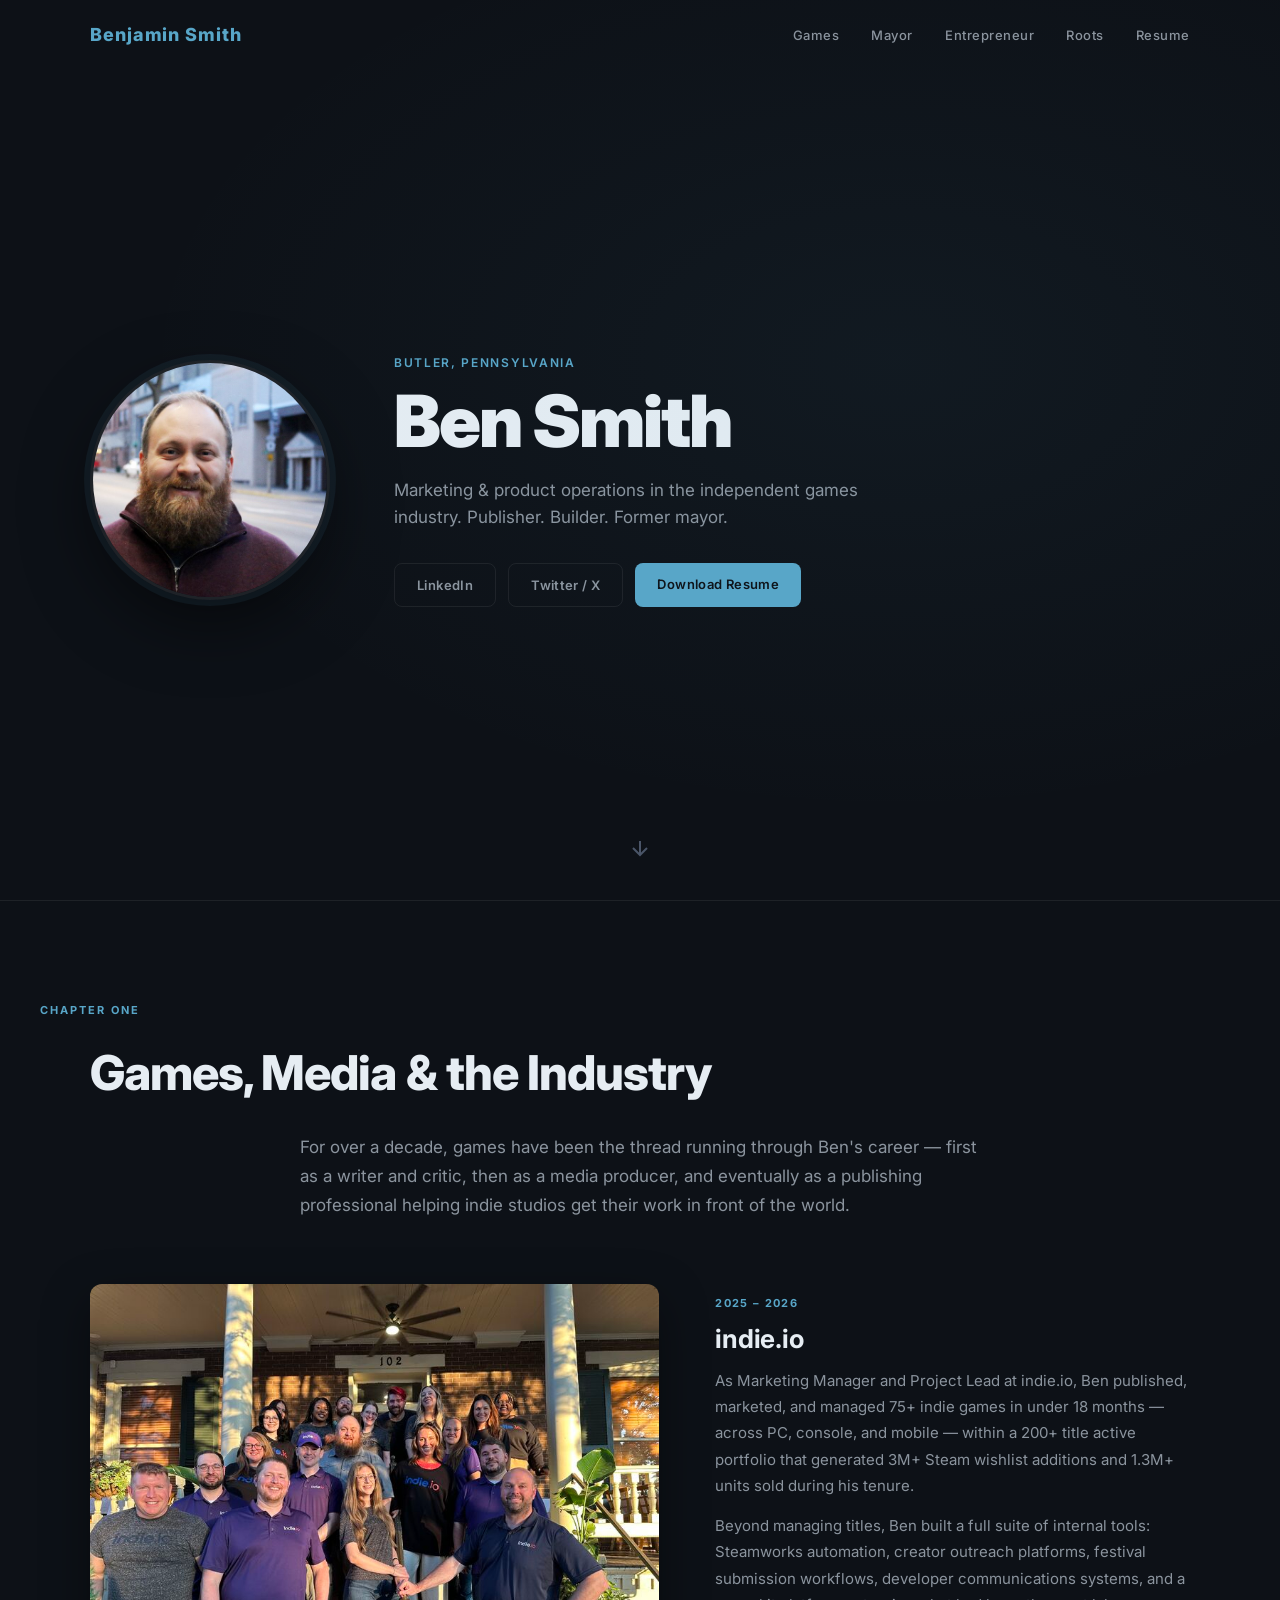
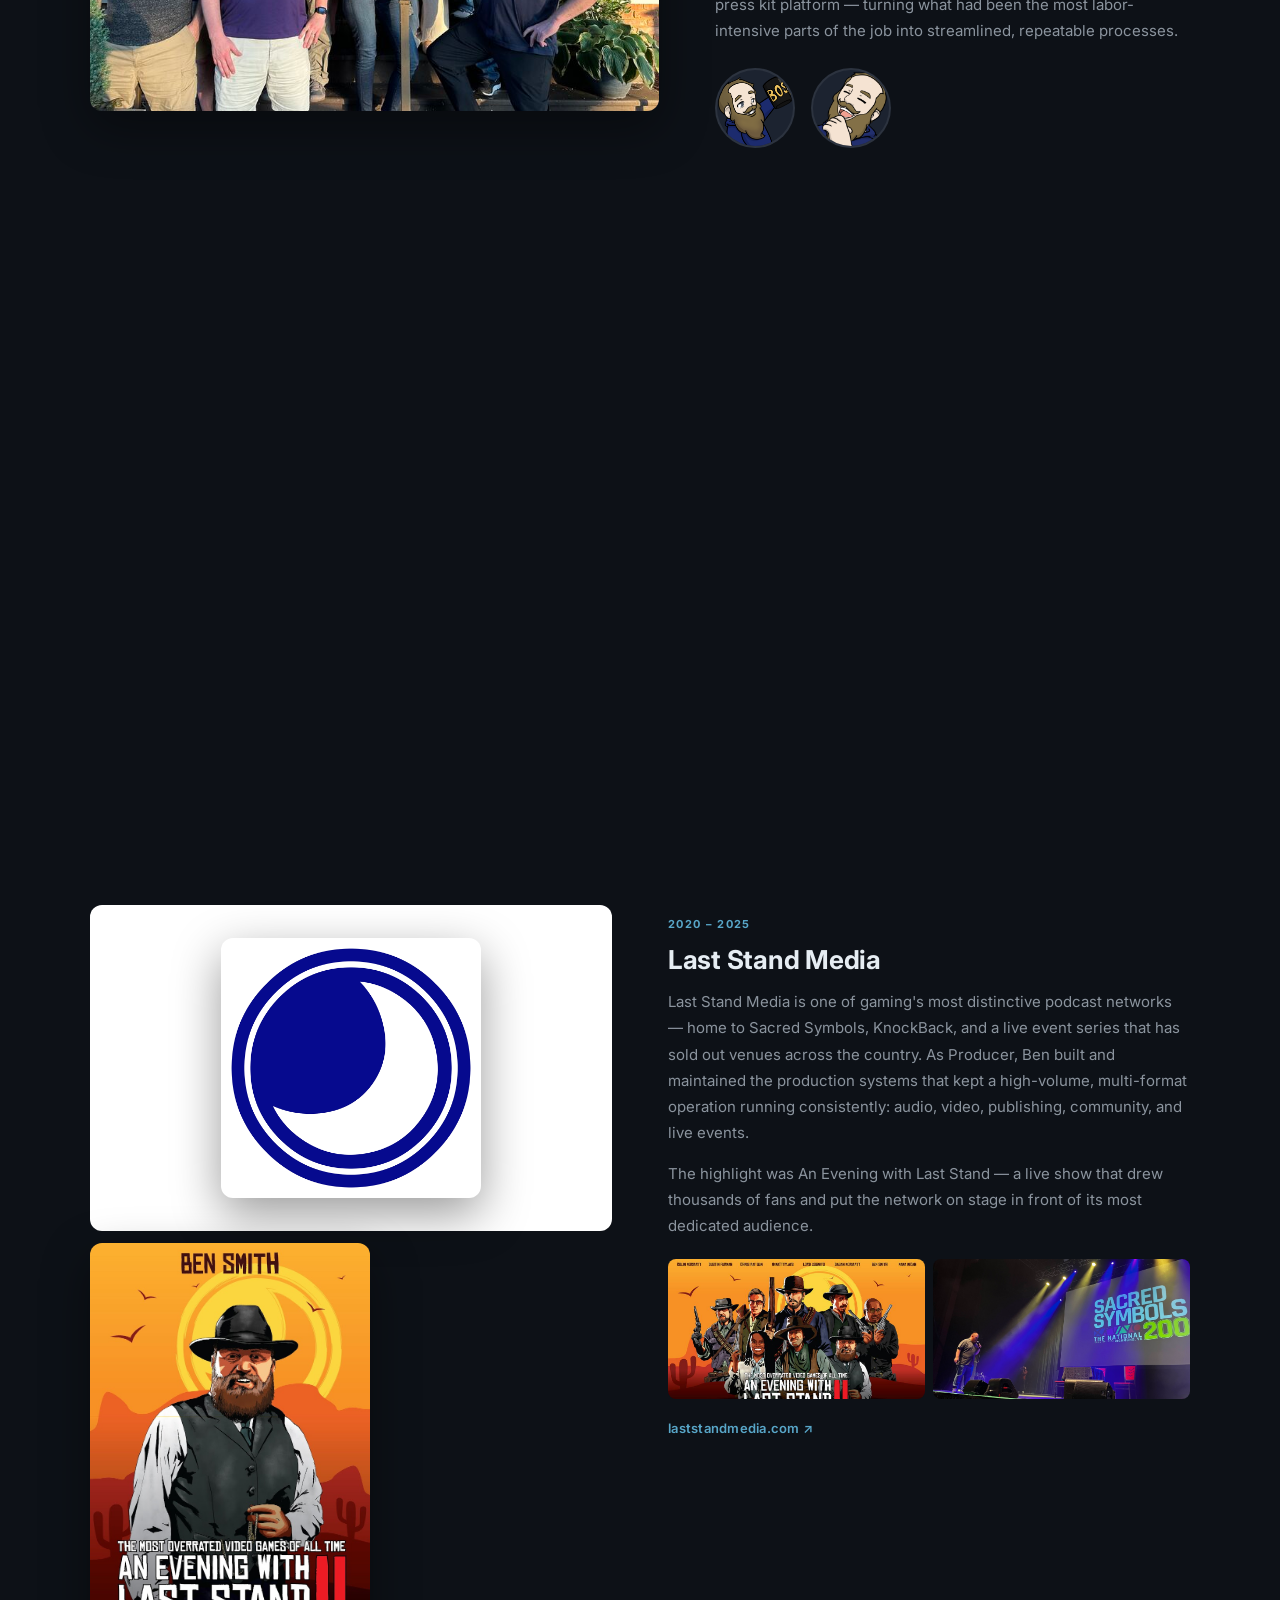
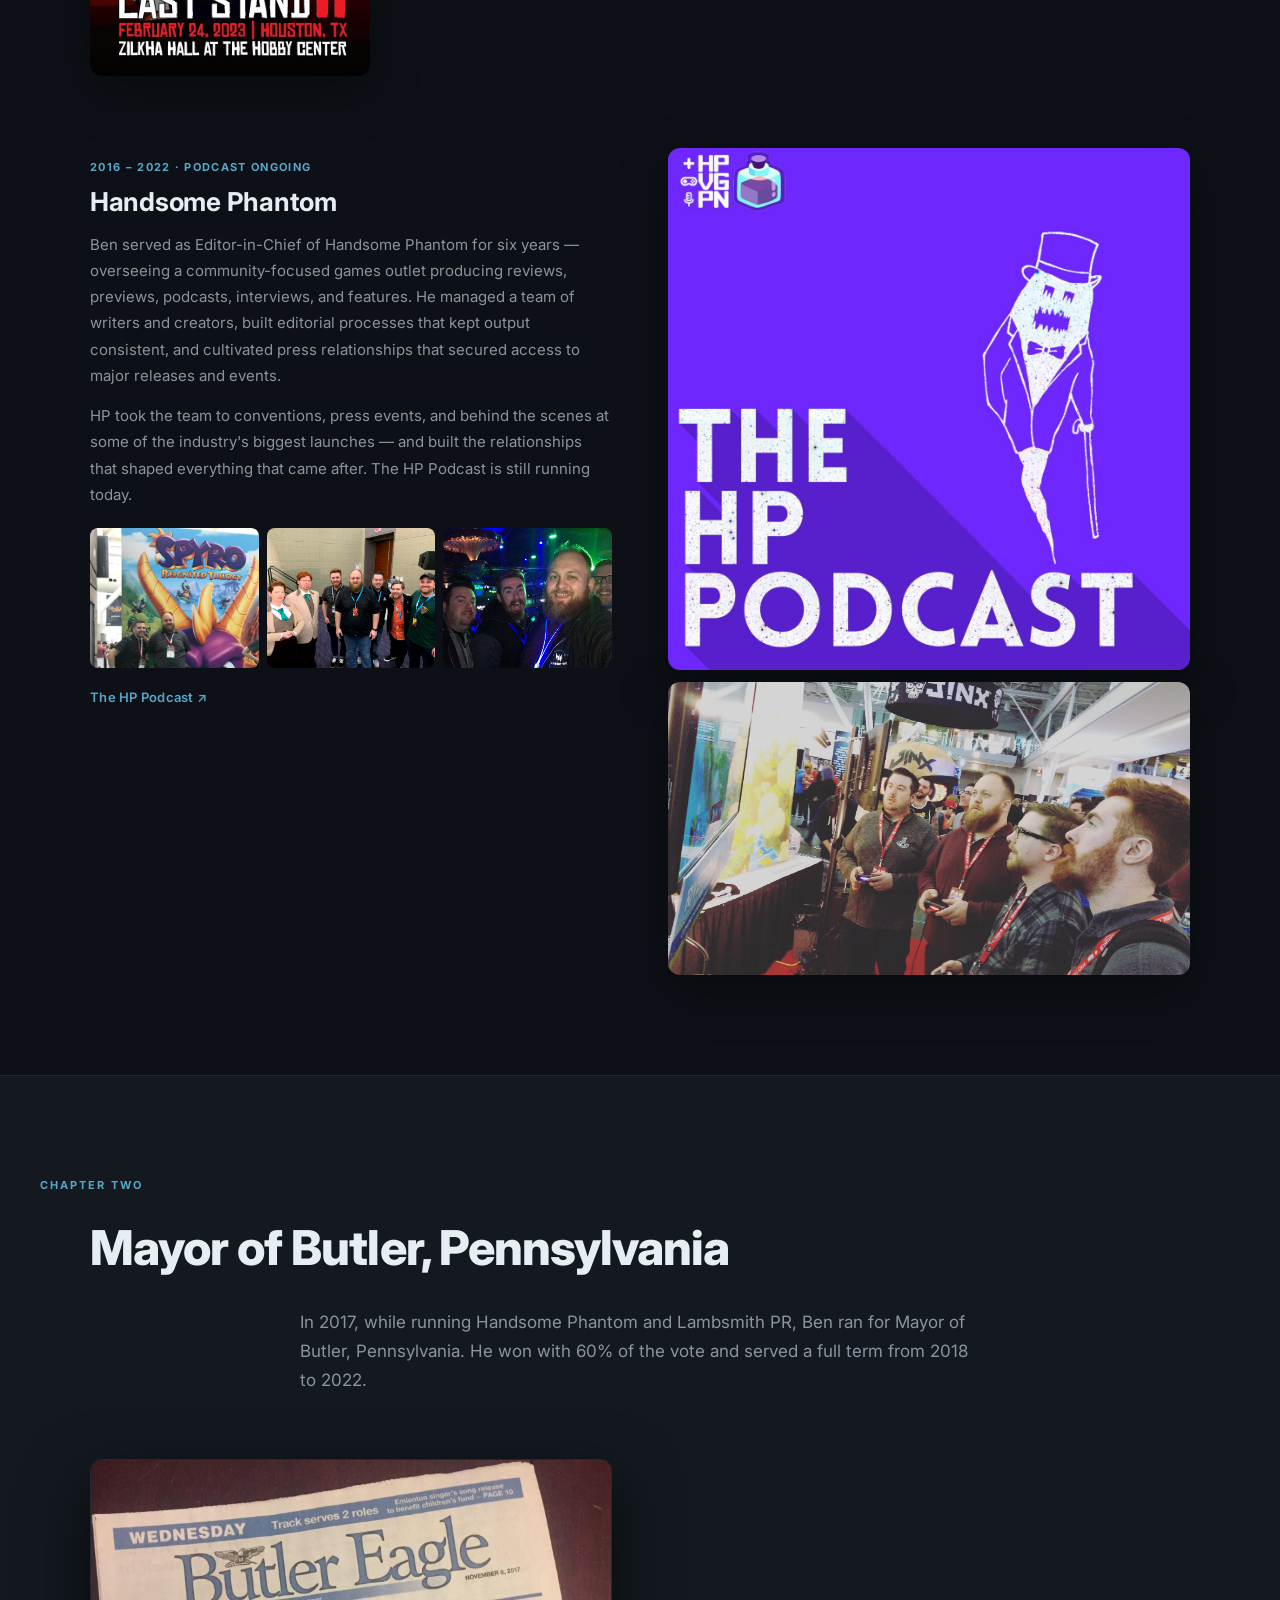
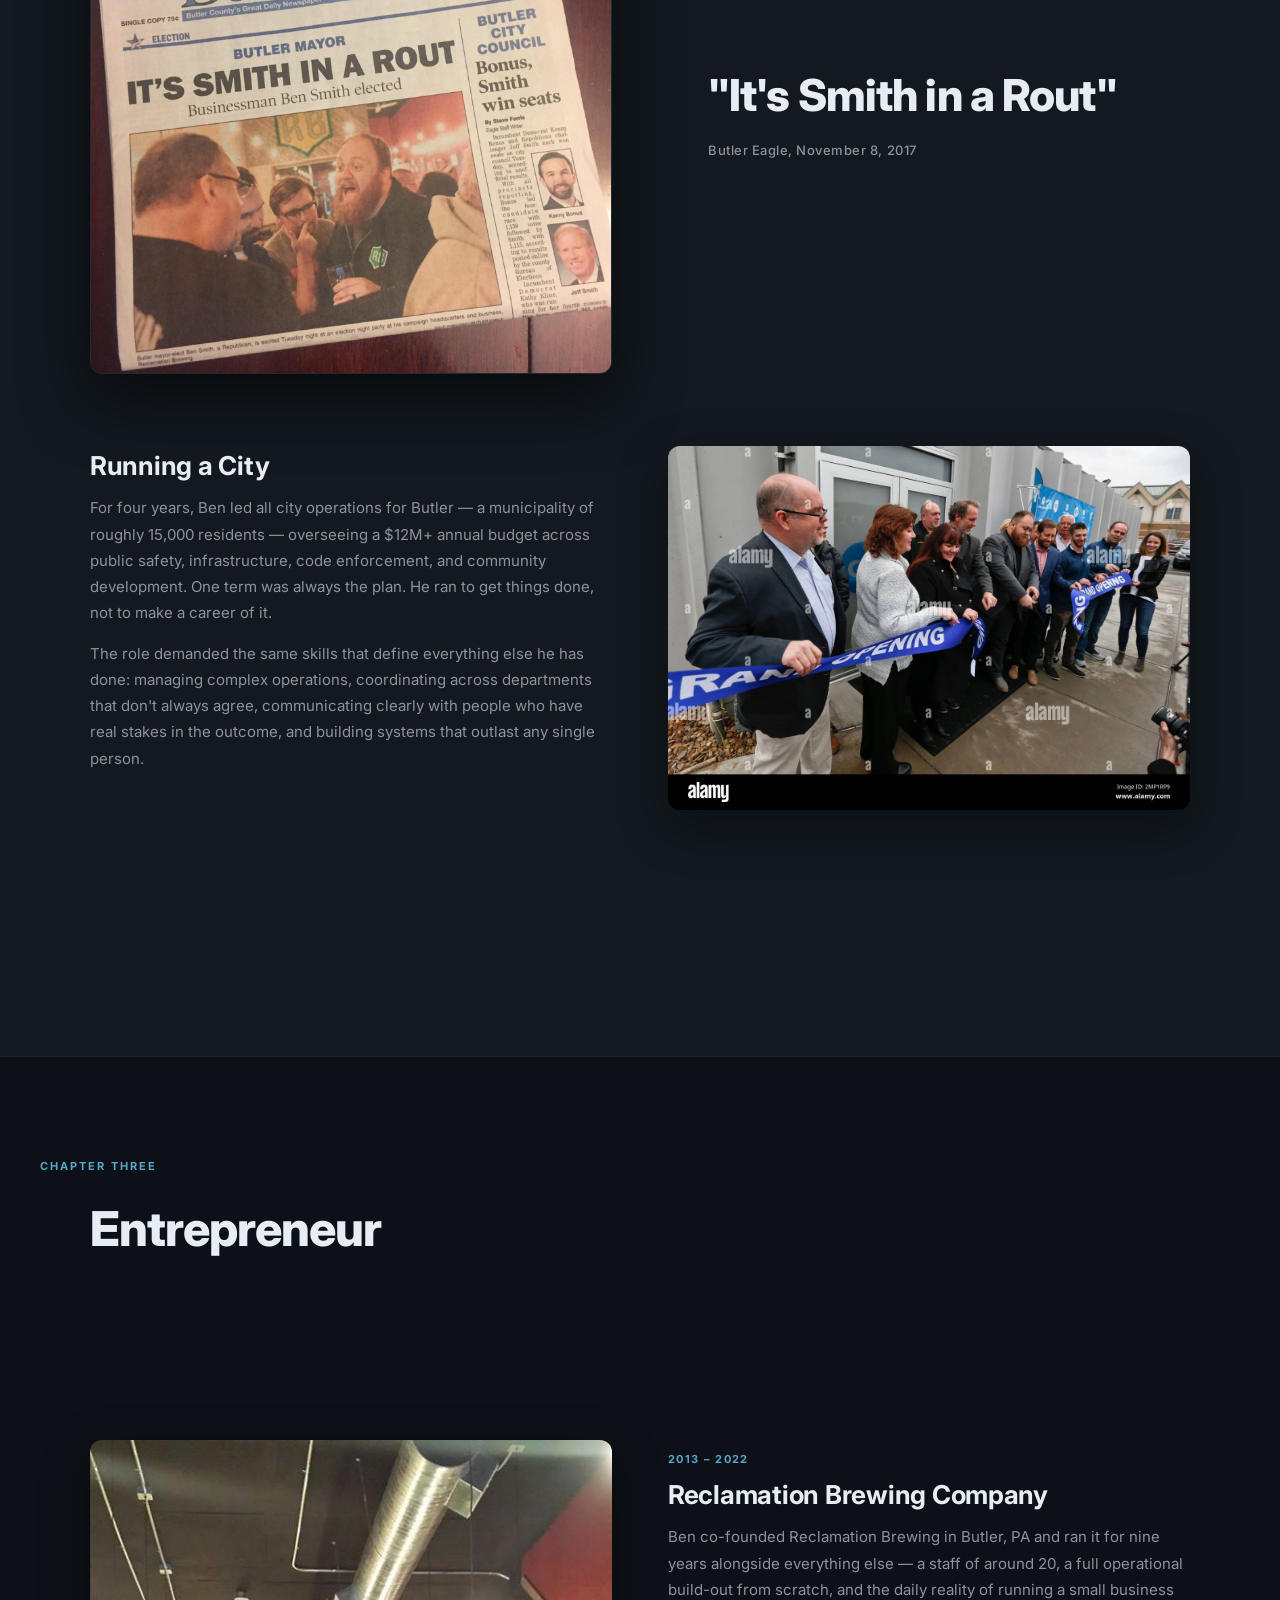
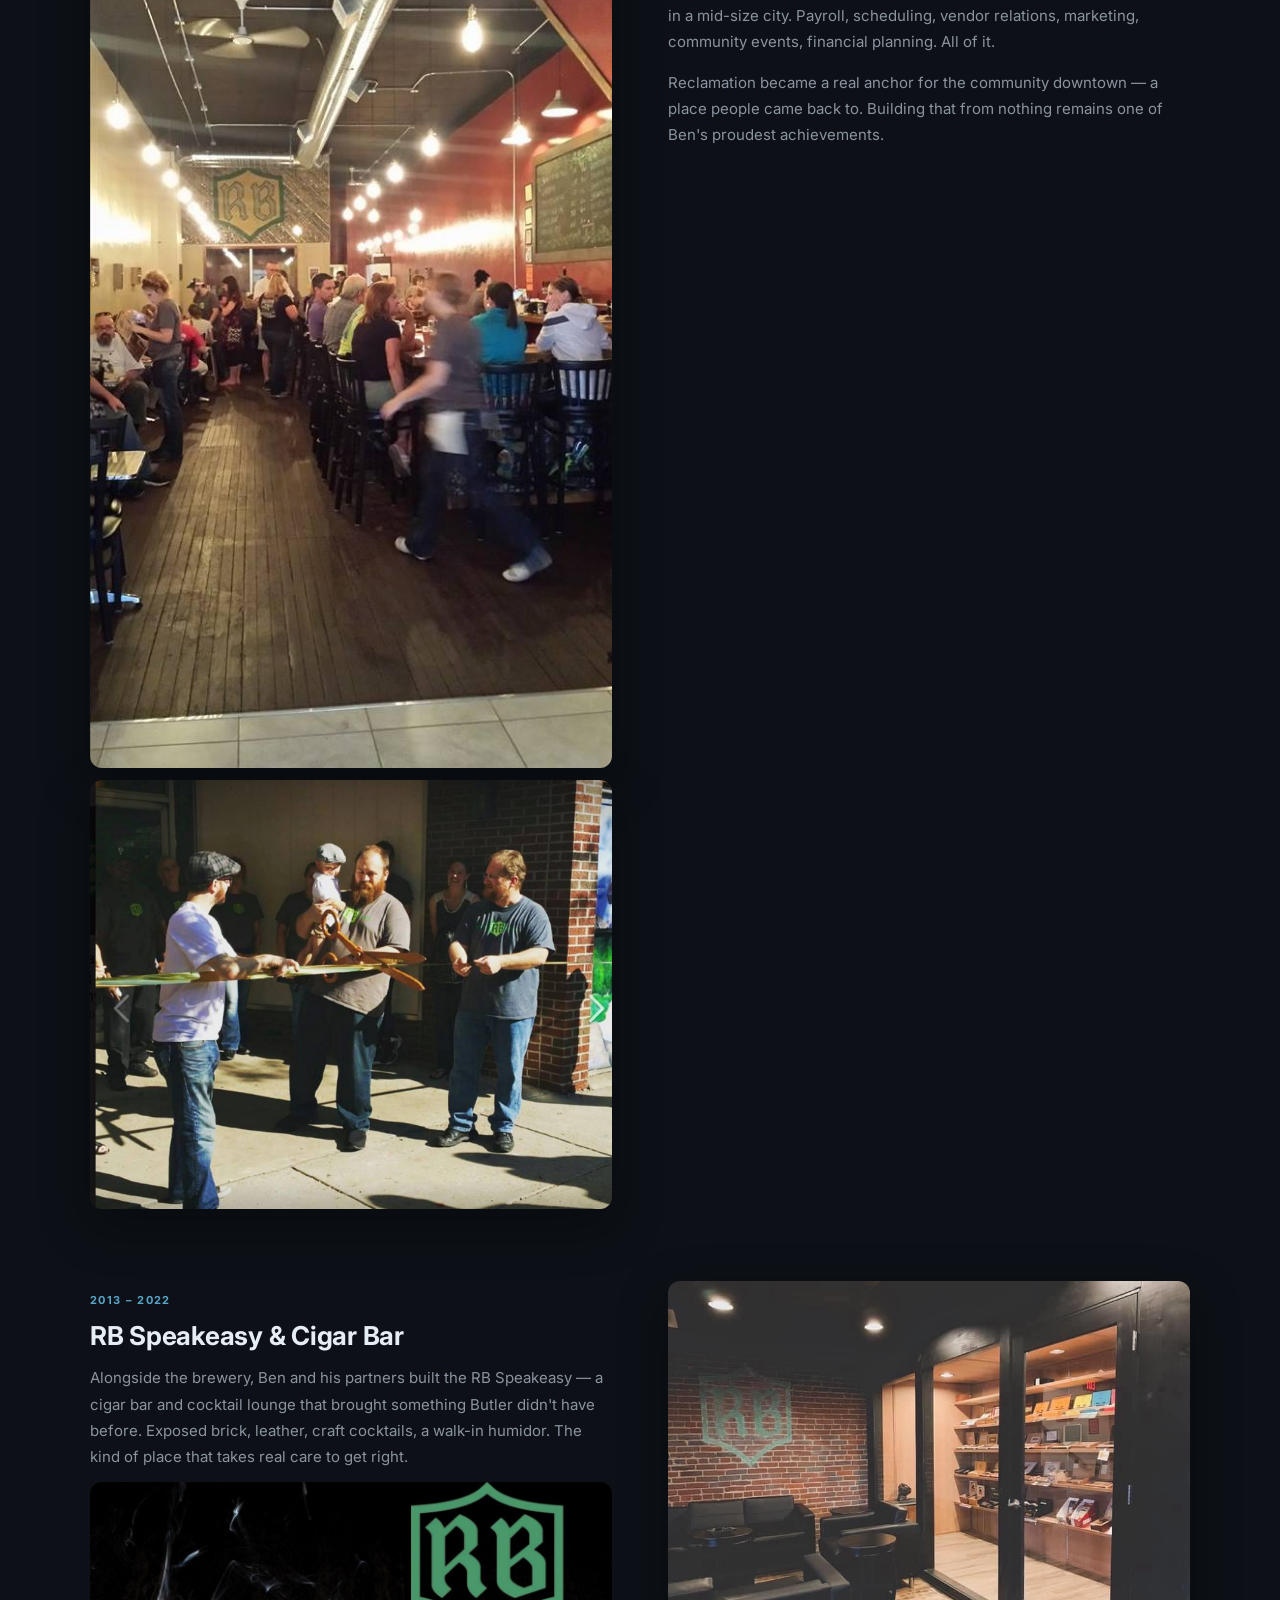
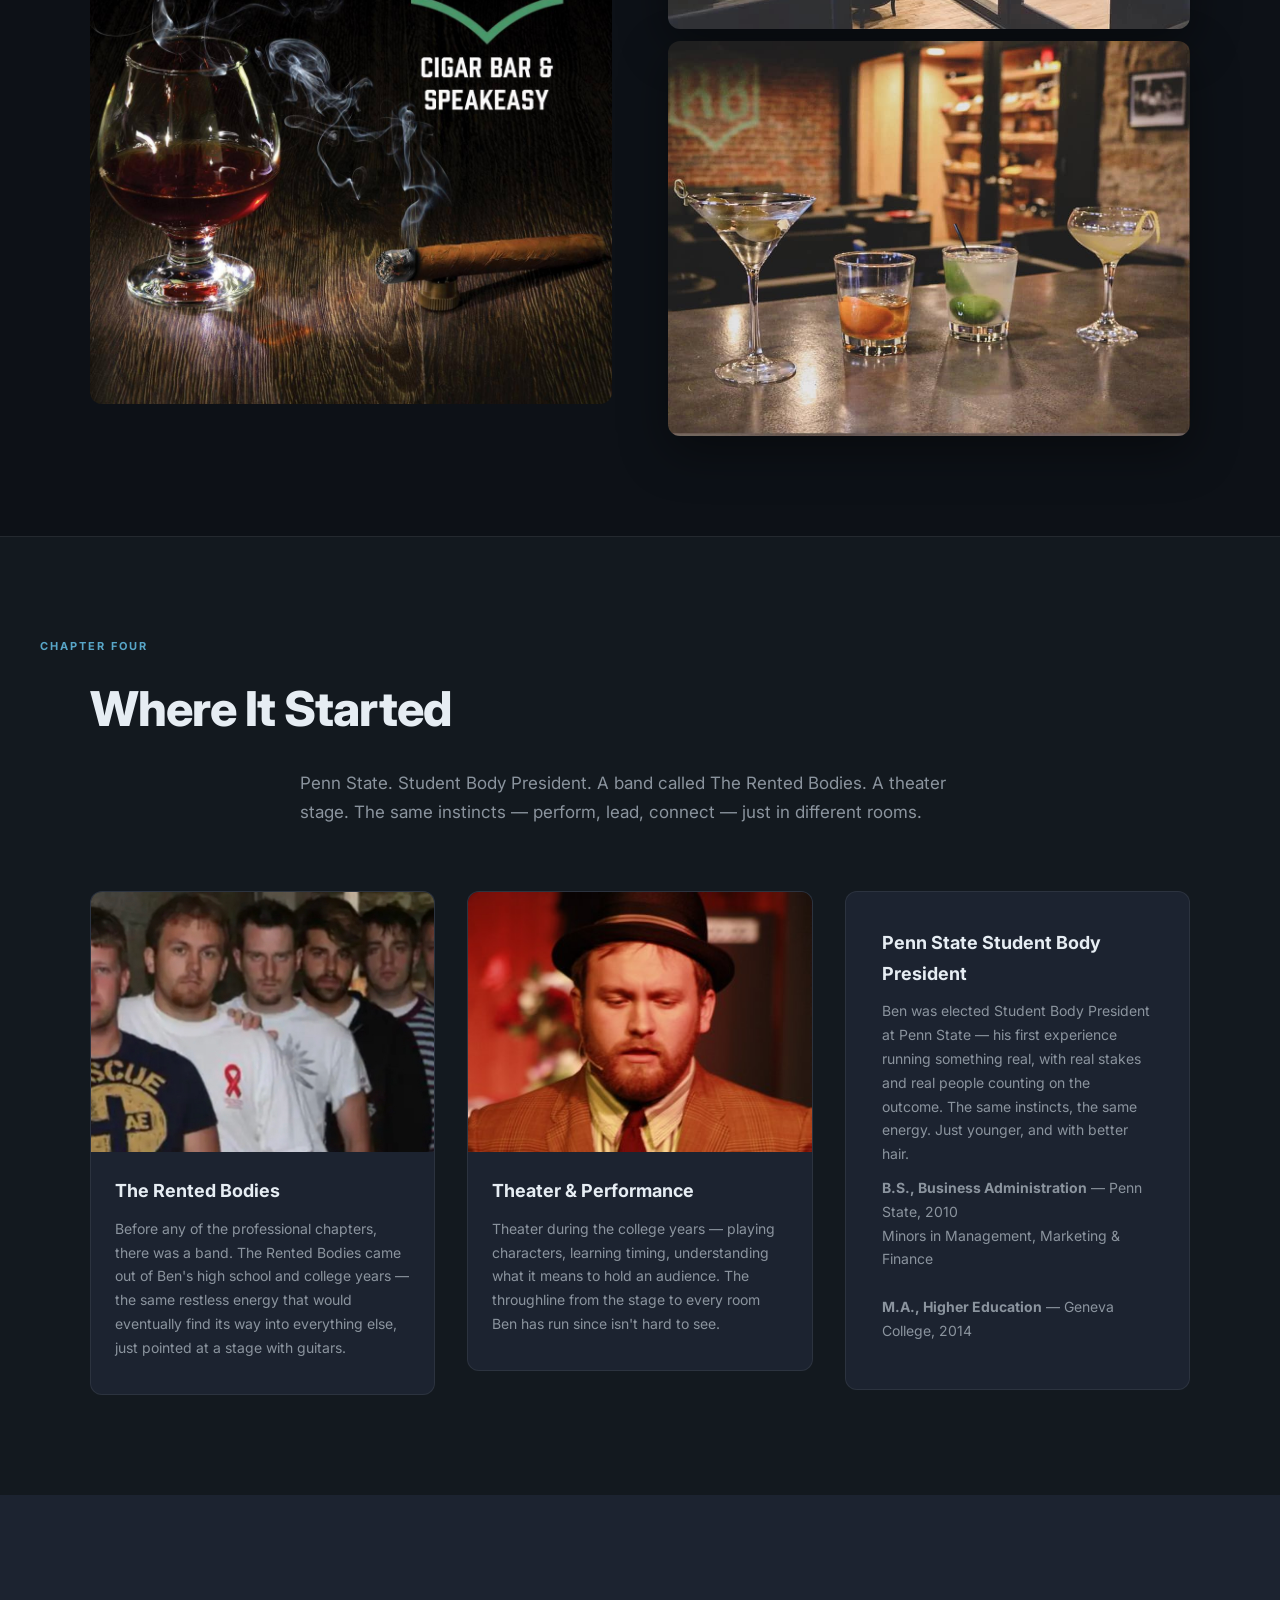
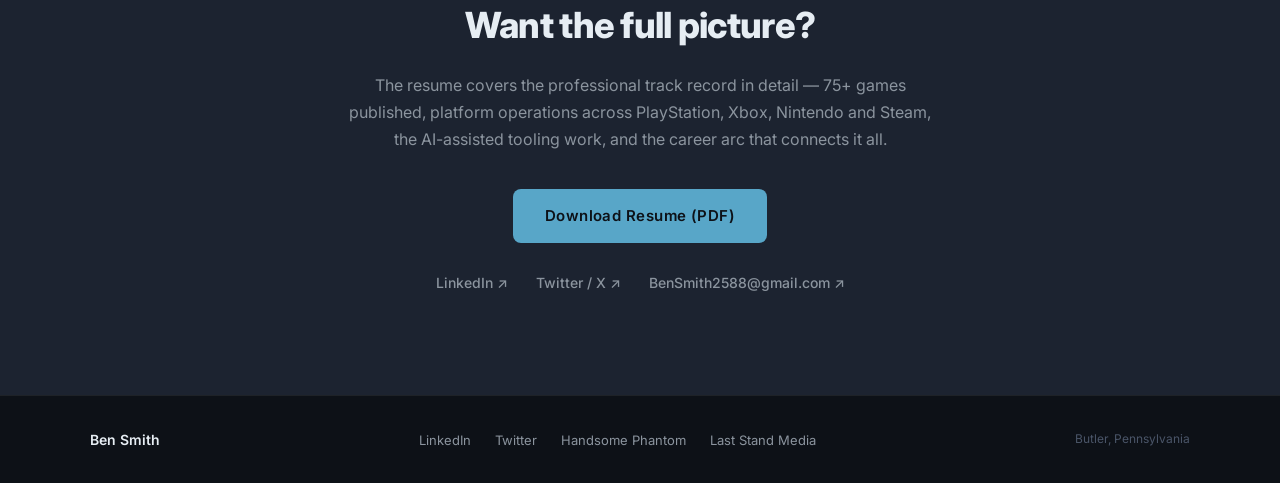
==== index.html @ 25db2cce "Initial site build" ====
<!DOCTYPE html>
<html lang="en">
<head>
  <meta charset="UTF-8" />
  <meta name="viewport" content="width=device-width, initial-scale=1.0" />
  <title>Ben Smith</title>
  <meta name="description" content="Marketing, production, and product-operations leader in the independent games industry." />
  <link rel="preconnect" href="https://fonts.googleapis.com" />
  <link rel="preconnect" href="https://fonts.gstatic.com" crossorigin />
  <link href="https://fonts.googleapis.com/css2?family=Inter:wght@300;400;500;600;700;800;900&display=swap" rel="stylesheet" />
  <link rel="stylesheet" href="style.css" />
</head>
<body>

  <!-- ── NAV ── -->
  <nav id="nav">
    <div class="nav-inner">
      <a href="#top" class="nav-logo">Benjamin Smith</a>
      <div class="nav-links">
        <a href="#gaming">Games</a>
        <a href="#mayor">Mayor</a>
        <a href="#entrepreneur">Entrepreneur</a>
        <a href="#roots">Roots</a>
        <a href="#resume">Resume</a>
      </div>
    </div>
  </nav>

  <!-- ── HERO ── -->
  <section id="top" class="hero">
    <div class="hero-inner">
      <div class="hero-photo-wrap">
        <img src="images/hero-headshot.jpg" alt="Ben Smith" class="hero-photo" />
      </div>
      <div class="hero-text">
        <p class="hero-eyebrow">Butler, Pennsylvania</p>
        <h1 class="hero-name">Ben Smith</h1>
        <p class="hero-tagline">Marketing &amp; product operations in the independent games industry. Publisher. Builder. Former mayor.</p>
        <div class="hero-links">
          <a href="https://linkedin.com/in/bensmith288" target="_blank" rel="noopener" class="btn btn-outline">LinkedIn</a>
          <a href="https://twitter.com/bensmith2588" target="_blank" rel="noopener" class="btn btn-outline">Twitter / X</a>
          <a href="#resume" class="btn btn-primary">Download Resume</a>
        </div>
      </div>
    </div>
    <a href="#gaming" class="scroll-hint" aria-label="Scroll down">
      <svg width="24" height="24" viewBox="0 0 24 24" fill="none" stroke="currentColor" stroke-width="2"><path d="M12 5v14M5 12l7 7 7-7"/></svg>
    </a>
  </section>

  <!-- ── GAMING & MEDIA ── -->
  <section id="gaming" class="chapter">
    <div class="chapter-label">Chapter One</div>
    <h2 class="chapter-title">Games, Media &amp; the Industry</h2>
    <p class="chapter-intro">For over a decade, games have been the thread running through Ben's career — first as a writer and critic, then as a media producer, and eventually as a publishing professional helping indie studios get their work in front of the world.</p>

    <!-- indie.io -->
    <div class="story-block story-block--full">
      <div class="story-image story-image--wide">
        <img src="images/indieio-team.jpg" alt="indie.io team" />
      </div>
      <div class="story-content">
        <span class="story-tag">2025 – 2026</span>
        <h3>indie.io</h3>
        <p>As Marketing Manager and Project Lead at indie.io, Ben published, marketed, and managed 75+ indie games in under 18 months — across PC, console, and mobile — within a 200+ title active portfolio that generated 3M+ Steam wishlist additions and 1.3M+ units sold during his tenure.</p>
        <p>Beyond managing titles, Ben built a full suite of internal tools: Steamworks automation, creator outreach platforms, festival submission workflows, developer communications systems, and a press kit platform — turning what had been the most labor-intensive parts of the job into streamlined, repeatable processes.</p>
        <div class="story-avatars">
          <img src="images/avatar-cheers.png" alt="Ben avatar" />
          <img src="images/avatar-lul.png" alt="Ben avatar" />
        </div>
      </div>
    </div>

    <!-- Lillymo -->
    <div class="story-block">
      <div class="story-image">
        <div class="org-card org-card--light">
          <img src="images/lillymo-logo.png" alt="Lillymo Games" class="org-logo" />
        </div>
      </div>
      <div class="story-content">
        <span class="story-tag">2021 – 2025</span>
        <h3>Lillymo Games</h3>
        <p>As Producer and Production Manager, Ben managed platform submission workflows across PlayStation, Xbox, Nintendo, and Steam for Lillymo's catalog — handling metadata, certification, pricing, promotions, and release coordination. He worked directly with platform representatives to resolve issues, negotiate visibility, and keep releases moving through complex multi-platform pipelines.</p>
        <a href="https://lillymogames.com" target="_blank" rel="noopener" class="story-link">lillymogames.com ↗</a>
      </div>
    </div>

    <!-- Lambsmith PR -->
    <div class="story-block story-block--reverse">
      <div class="story-image">
        <div class="org-card org-card--light">
          <img src="images/lambsmith-logo.png" alt="Lambsmith PR" class="org-logo" />
        </div>
      </div>
      <div class="story-content">
        <span class="story-tag">2019 – Present</span>
        <h3>Lambsmith PR</h3>
        <p>Through Lambsmith PR, Ben partners with independent studios and media creators on launch strategy, PR campaigns, press outreach, and audience development. The work spans press materials, store page positioning, influencer coordination, and practical marketing guidance for teams that often don't have a marketing department at all.</p>
        <a href="https://lambsmithpr.com" target="_blank" rel="noopener" class="story-link">lambsmithpr.com ↗</a>
      </div>
    </div>

    <!-- Last Stand Media -->
    <div class="story-block">
      <div class="story-image">
        <div class="org-card org-card--light">
          <img src="images/lsm-logo.png" alt="Last Stand Media" class="org-logo" />
        </div>
        <img src="images/lsm-evening-ben.jpg" alt="An Evening with Last Stand II poster" class="mt-sm poster-img" />
      </div>
      <div class="story-content">
        <span class="story-tag">2020 – 2025</span>
        <h3>Last Stand Media</h3>
        <p>Last Stand Media is one of gaming's most distinctive podcast networks — home to Sacred Symbols, KnockBack, and a live event series that has sold out venues across the country. As Producer, Ben built and maintained the production systems that kept a high-volume, multi-format operation running consistently: audio, video, publishing, community, and live events.</p>
        <p>The highlight was An Evening with Last Stand — a live show that drew thousands of fans and put the network on stage in front of its most dedicated audience.</p>
        <div class="photo-strip mt-sm">
          <img src="images/lsm-evening-ensemble.jpg" alt="An Evening with Last Stand II ensemble poster" />
          <img src="images/lsm-sacred-symbols-live.jpg" alt="Sacred Symbols 200 live event" />
        </div>
        <a href="https://laststandmedia.com" target="_blank" rel="noopener" class="story-link">laststandmedia.com ↗</a>
      </div>
    </div>

    <!-- Handsome Phantom -->
    <div class="story-block story-block--reverse">
      <div class="story-image">
        <img src="images/hp-podcast.jpg" alt="The HP Podcast" />
        <img src="images/pax-gaming.jpg" alt="PAX convention" class="mt-sm" />
      </div>
      <div class="story-content">
        <span class="story-tag">2016 – 2022 · Podcast ongoing</span>
        <h3>Handsome Phantom</h3>
        <p>Ben served as Editor-in-Chief of Handsome Phantom for six years — overseeing a community-focused games outlet producing reviews, previews, podcasts, interviews, and features. He managed a team of writers and creators, built editorial processes that kept output consistent, and cultivated press relationships that secured access to major releases and events.</p>
        <p>HP took the team to conventions, press events, and behind the scenes at some of the industry's biggest launches — and built the relationships that shaped everything that came after. The HP Podcast is still running today.</p>
        <div class="photo-strip mt-sm">
          <img src="images/pax-spyro.jpg" alt="PAX - Spyro display" />
          <img src="images/pax-group.jpg" alt="PAX group" />
          <img src="images/gaming-event.jpg" alt="Gaming event" />
        </div>
        <a href="#" target="_blank" rel="noopener" class="story-link">The HP Podcast ↗</a>
      </div>
    </div>

  </section>

  <!-- ── MAYOR ── -->
  <section id="mayor" class="chapter chapter--dark">
    <div class="chapter-label">Chapter Two</div>
    <h2 class="chapter-title">Mayor of Butler, Pennsylvania</h2>
    <p class="chapter-intro">In 2017, while running Handsome Phantom and Lambsmith PR, Ben ran for Mayor of Butler, Pennsylvania. He won with 60% of the vote and served a full term from 2018 to 2022.</p>

    <div class="mayor-hero">
      <img src="images/mayor-butler-eagle.jpg" alt="Butler Eagle - It's Smith in a Rout" class="mayor-newspaper" />
      <div class="mayor-pullquote">
        <p>"It's Smith in a Rout"</p>
        <cite>Butler Eagle, November 8, 2017</cite>
      </div>
    </div>

    <div class="story-block story-block--reverse">
      <div class="story-image">
        <img src="images/mayor-ribbon-cutting.jpg" alt="Mayor Ben Smith at ribbon cutting" />
      </div>
      <div class="story-content">
        <h3>Running a City</h3>
        <p>For four years, Ben led all city operations for Butler — a municipality of roughly 15,000 residents — overseeing a $12M+ annual budget across public safety, infrastructure, code enforcement, and community development. One term was always the plan. He ran to get things done, not to make a career of it.</p>
        <p>The role demanded the same skills that define everything else he has done: managing complex operations, coordinating across departments that don't always agree, communicating clearly with people who have real stakes in the outcome, and building systems that outlast any single person.</p>
        <div class="mayor-stats">
          <div class="stat"><span class="stat-num">15,000</span><span class="stat-label">Residents</span></div>
          <div class="stat"><span class="stat-num">$12M+</span><span class="stat-label">Annual Budget</span></div>
          <div class="stat"><span class="stat-num">4</span><span class="stat-label">Years Served</span></div>
          <div class="stat"><span class="stat-num">60%</span><span class="stat-label">Vote Share</span></div>
        </div>
      </div>
    </div>
  </section>

  <!-- ── ENTREPRENEUR ── -->
  <section id="entrepreneur" class="chapter">
    <div class="chapter-label">Chapter Three</div>
    <h2 class="chapter-title">Entrepreneur</h2>
    <p class="chapter-intro">Long before the games industry, Ben was building something in downtown Butler — a brewery that became a gathering place, and later a speakeasy that turned an old space into something people still talk about.</p>

    <!-- Reclamation Brewing -->
    <div class="story-block">
      <div class="story-image">
        <img src="images/brewing-interior.jpg" alt="Reclamation Brewing interior" />
        <img src="images/brewing-opening.jpg" alt="Reclamation Brewing opening" class="mt-sm" />
      </div>
      <div class="story-content">
        <span class="story-tag">2013 – 2022</span>
        <h3>Reclamation Brewing Company</h3>
        <p>Ben co-founded Reclamation Brewing in Butler, PA and ran it for nine years alongside everything else — a staff of around 20, a full operational build-out from scratch, and the daily reality of running a small business in a mid-size city. Payroll, scheduling, vendor relations, marketing, community events, financial planning. All of it.</p>
        <p>Reclamation became a real anchor for the community downtown — a place people came back to. Building that from nothing remains one of Ben's proudest achievements.</p>
      </div>
    </div>

    <!-- RB Speakeasy -->
    <div class="story-block story-block--reverse">
      <div class="story-image">
        <img src="images/speakeasy-interior.jpg" alt="RB Speakeasy interior" />
        <img src="images/speakeasy-cocktails.jpg" alt="RB Speakeasy cocktails" class="mt-sm" />
      </div>
      <div class="story-content">
        <span class="story-tag">2013 – 2022</span>
        <h3>RB Speakeasy &amp; Cigar Bar</h3>
        <p>Alongside the brewery, Ben and his partners built the RB Speakeasy — a cigar bar and cocktail lounge that brought something Butler didn't have before. Exposed brick, leather, craft cocktails, a walk-in humidor. The kind of place that takes real care to get right.</p>
        <img src="images/speakeasy-promo.jpg" alt="RB Cigar Bar promo" class="mt-sm" />
      </div>
    </div>
  </section>

  <!-- ── ROOTS ── -->
  <section id="roots" class="chapter chapter--dark">
    <div class="chapter-label">Chapter Four</div>
    <h2 class="chapter-title">Where It Started</h2>
    <p class="chapter-intro">Penn State. Student Body President. A band called The Rented Bodies. A theater stage. The same instincts — perform, lead, connect — just in different rooms.</p>

    <div class="roots-grid">

      <div class="root-card">
        <div class="root-image">
          <img src="images/band-rented-bodies.jpg" alt="The Rented Bodies" />
        </div>
        <div class="root-content">
          <h3>The Rented Bodies</h3>
          <p>Before any of the professional chapters, there was a band. The Rented Bodies came out of Ben's high school and college years — the same restless energy that would eventually find its way into everything else, just pointed at a stage with guitars.</p>
        </div>
      </div>

      <div class="root-card">
        <div class="root-image">
          <img src="images/theater-costume.jpg" alt="Ben in theater" />
        </div>
        <div class="root-content">
          <h3>Theater &amp; Performance</h3>
          <p>Theater during the college years — playing characters, learning timing, understanding what it means to hold an audience. The throughline from the stage to every room Ben has run since isn't hard to see.</p>
        </div>
      </div>

      <div class="root-card root-card--text">
        <div class="root-content">
          <h3>Penn State Student Body President</h3>
          <p>Ben was elected Student Body President at Penn State — his first experience running something real, with real stakes and real people counting on the outcome. The same instincts, the same energy. Just younger, and with better hair.</p>
          <p class="root-degrees">
            <strong>B.S., Business Administration</strong> — Penn State, 2010<br>
            Minors in Management, Marketing &amp; Finance<br><br>
            <strong>M.A., Higher Education</strong> — Geneva College, 2014
          </p>
        </div>
      </div>

    </div>
  </section>

  <!-- ── RESUME ── -->
  <section id="resume" class="chapter chapter--cta">
    <div class="cta-inner">
      <h2>Want the full picture?</h2>
      <p>The resume covers the professional track record in detail — 75+ games published, platform operations across PlayStation, Xbox, Nintendo and Steam, the AI-assisted tooling work, and the career arc that connects it all.</p>
      <a href="BenSmithResume.pdf" download class="btn btn-primary btn-lg">Download Resume (PDF)</a>
      <div class="cta-links">
        <a href="https://linkedin.com/in/bensmith288" target="_blank" rel="noopener">LinkedIn ↗</a>
        <a href="https://twitter.com/bensmith2588" target="_blank" rel="noopener">Twitter / X ↗</a>
        <a href="mailto:BenSmith2588@gmail.com">BenSmith2588@gmail.com ↗</a>
      </div>
    </div>
  </section>

  <!-- ── FOOTER ── -->
  <footer class="site-footer">
    <div class="footer-inner">
      <span class="footer-name">Ben Smith</span>
      <div class="footer-links">
        <a href="https://linkedin.com/in/bensmith288" target="_blank" rel="noopener">LinkedIn</a>
        <a href="https://twitter.com/bensmith2588" target="_blank" rel="noopener">Twitter</a>
        <a href="#" target="_blank" rel="noopener">Handsome Phantom</a>
        <a href="https://laststandmedia.com" target="_blank" rel="noopener">Last Stand Media</a>
      </div>
      <span class="footer-copy">Butler, Pennsylvania</span>
    </div>
  </footer>

  <script>
    const nav = document.getElementById('nav');
    window.addEventListener('scroll', () => {
      nav.classList.toggle('nav--scrolled', window.scrollY > 60);
    });

    const observer = new IntersectionObserver((entries) => {
      entries.forEach(e => {
        if (e.isIntersecting) {
          e.target.classList.add('visible');
          observer.unobserve(e.target);
        }
      });
    }, { threshold: 0.1 });

    document.querySelectorAll('.story-block, .mayor-hero, .mayor-stats, .root-card, .chapter-intro').forEach(el => {
      el.classList.add('fade-in');
      observer.observe(el);
    });

    document.querySelectorAll('a[href^="#"]').forEach(a => {
      a.addEventListener('click', e => {
        const target = document.querySelector(a.getAttribute('href'));
        if (target) {
          e.preventDefault();
          target.scrollIntoView({ behavior: 'smooth', block: 'start' });
        }
      });
    });
  </script>

</body>
</html>
---- style.css ----
/* ── Reset & Base ── */
*, *::before, *::after { box-sizing: border-box; margin: 0; padding: 0; }
html { scroll-behavior: smooth; }

:root {
  --bg:         #0d1117;
  --bg-alt:     #13191f;
  --surface:    #1c2330;
  --border:     rgba(255,255,255,0.07);
  --accent:     #58a6c8;
  --accent-warm:#d4a96a;
  --text:       #e6edf3;
  --text-muted: #8b949e;
  --text-dim:   #4a5568;
  --font:       'Inter', system-ui, sans-serif;
  --max-w:      1100px;
  --radius:     12px;
}

body {
  font-family: var(--font);
  background: var(--bg);
  color: var(--text);
  font-size: 16px;
  line-height: 1.7;
  -webkit-font-smoothing: antialiased;
}

img {
  display: block;
  width: 100%;
  height: auto;
  border-radius: var(--radius);
}

a { color: var(--accent); text-decoration: none; }
a:hover { color: var(--text); }

/* ── Nav ── */
#nav {
  position: fixed;
  top: 0; left: 0; right: 0;
  z-index: 100;
  padding: 20px 40px;
  transition: background 0.3s, backdrop-filter 0.3s, padding 0.3s;
}

#nav.nav--scrolled {
  background: rgba(13,17,23,0.88);
  backdrop-filter: blur(12px);
  -webkit-backdrop-filter: blur(12px);
  padding: 14px 40px;
  border-bottom: 1px solid var(--border);
}

.nav-inner {
  max-width: var(--max-w);
  margin: 0 auto;
  display: flex;
  justify-content: space-between;
  align-items: center;
}

.nav-logo {
  font-size: 18px;
  font-weight: 800;
  letter-spacing: 0.05em;
  color: var(--accent);
}

.nav-links {
  display: flex;
  gap: 32px;
}

.nav-links a {
  font-size: 13px;
  font-weight: 500;
  letter-spacing: 0.04em;
  color: var(--text-muted);
  transition: color 0.2s;
}

.nav-links a:hover { color: var(--text); }

/* ── Buttons ── */
.btn {
  display: inline-block;
  padding: 10px 22px;
  border-radius: 8px;
  font-size: 13px;
  font-weight: 600;
  letter-spacing: 0.03em;
  transition: all 0.2s;
  cursor: pointer;
}

.btn-primary {
  background: var(--accent);
  color: #0d1117;
}
.btn-primary:hover {
  background: #6db8d8;
  color: #0d1117;
}

.btn-outline {
  border: 1px solid var(--border);
  color: var(--text-muted);
  background: transparent;
}
.btn-outline:hover {
  border-color: var(--accent);
  color: var(--text);
}

.btn-lg {
  padding: 14px 32px;
  font-size: 15px;
}

/* ── Hero ── */
.hero {
  min-height: 100vh;
  display: flex;
  flex-direction: column;
  justify-content: center;
  padding: 120px 40px 60px;
  position: relative;
  overflow: hidden;
}

.hero::before {
  content: '';
  position: absolute;
  inset: 0;
  background: radial-gradient(ellipse at 70% 40%, rgba(88,166,200,0.06) 0%, transparent 60%);
  pointer-events: none;
}

.hero-inner {
  max-width: var(--max-w);
  margin: 0 auto;
  display: flex;
  align-items: center;
  gap: 64px;
  width: 100%;
}

.hero-photo-wrap {
  flex-shrink: 0;
  width: 240px;
  height: 240px;
  border-radius: 50%;
  overflow: hidden;
  border: 3px solid var(--border);
  box-shadow: 0 0 0 6px rgba(88,166,200,0.08), 0 24px 64px rgba(0,0,0,0.5);
}

.hero-photo {
  width: 100%;
  height: 100%;
  object-fit: cover;
  object-position: center top;
  border-radius: 0;
}

.hero-eyebrow {
  font-size: 12px;
  font-weight: 600;
  letter-spacing: 0.14em;
  text-transform: uppercase;
  color: var(--accent);
  margin-bottom: 12px;
}

.hero-name {
  font-size: clamp(40px, 6vw, 72px);
  font-weight: 900;
  line-height: 1.0;
  letter-spacing: -0.03em;
  color: var(--text);
  margin-bottom: 20px;
}

.hero-tagline {
  font-size: 17px;
  color: var(--text-muted);
  max-width: 480px;
  line-height: 1.6;
  margin-bottom: 32px;
}

.hero-links {
  display: flex;
  flex-wrap: wrap;
  gap: 12px;
}


.scroll-hint {
  position: absolute;
  bottom: 32px;
  left: 50%;
  transform: translateX(-50%);
  color: var(--text-dim);
  animation: bounce 2s infinite;
  transition: color 0.2s;
}
.scroll-hint:hover { color: var(--accent); }

@keyframes bounce {
  0%, 100% { transform: translateX(-50%) translateY(0); }
  50% { transform: translateX(-50%) translateY(6px); }
}

/* ── Chapters ── */
.chapter {
  padding: 100px 40px;
  border-top: 1px solid var(--border);
}

.chapter--dark {
  background: var(--bg-alt);
}

.chapter-label {
  font-size: 11px;
  font-weight: 700;
  letter-spacing: 0.18em;
  text-transform: uppercase;
  color: var(--accent);
  margin-bottom: 12px;
}

.chapter-title {
  font-size: clamp(28px, 4vw, 48px);
  font-weight: 800;
  letter-spacing: -0.02em;
  color: var(--text);
  margin-bottom: 20px;
  max-width: var(--max-w);
  margin-left: auto;
  margin-right: auto;
}

.chapter-intro {
  font-size: 17px;
  color: var(--text-muted);
  max-width: 680px;
  margin: 0 auto 64px;
  line-height: 1.7;
}

/* ── Story Blocks ── */
.story-block {
  max-width: var(--max-w);
  margin: 0 auto 72px;
  display: grid;
  grid-template-columns: 1fr 1fr;
  gap: 56px;
  align-items: start;
}

.story-block:last-child { margin-bottom: 0; }

.story-block--reverse { direction: rtl; }
.story-block--reverse > * { direction: ltr; }

.story-block--full {
  grid-template-columns: 1.2fr 1fr;
}

.story-block--text-only {
  grid-template-columns: 1fr;
  max-width: 680px;
  margin-left: auto;
  margin-right: auto;
}

.story-image { position: relative; }

.story-image img {
  border-radius: var(--radius);
  box-shadow: 0 16px 48px rgba(0,0,0,0.4);
}

.img-contain-dark {
  background: #111;
  padding: 24px;
  object-fit: contain;
}

.mt-sm { margin-top: 12px; }

.story-content { padding-top: 4px; }

.story-tag {
  display: inline-block;
  font-size: 11px;
  font-weight: 700;
  letter-spacing: 0.12em;
  text-transform: uppercase;
  color: var(--accent);
  margin-bottom: 10px;
}

.story-content h3 {
  font-size: 26px;
  font-weight: 700;
  letter-spacing: -0.01em;
  color: var(--text);
  margin-bottom: 14px;
  line-height: 1.2;
}

.story-content p {
  color: var(--text-muted);
  font-size: 15px;
  line-height: 1.75;
  margin-bottom: 14px;
}

.story-content p:last-of-type { margin-bottom: 0; }

.story-link {
  display: inline-block;
  margin-top: 18px;
  font-size: 13px;
  font-weight: 600;
  color: var(--accent);
  letter-spacing: 0.02em;
  transition: color 0.2s;
}
.story-link:hover { color: var(--text); }

.story-avatars {
  display: flex;
  gap: 16px;
  margin-top: 24px;
}

.story-avatars img {
  width: 80px;
  height: 80px;
  border-radius: 50%;
  object-fit: cover;
  border: 2px solid var(--border);
  background: #1c2330;
}

/* ── Org Name Plates ── */
.org-card {
  background: var(--surface);
  border: 1px solid var(--border);
  border-radius: var(--radius);
  min-height: 200px;
  display: flex;
  align-items: center;
  justify-content: center;
  padding: 40px;
}

.org-card--light {
  background: #fff;
  border-color: transparent;
  padding: 32px;
  min-height: 160px;
}

.org-name {
  font-size: 36px;
  font-weight: 800;
  letter-spacing: -0.02em;
  color: var(--text);
  text-align: center;
  line-height: 1.1;
}

.org-logo {
  width: 100%;
  max-width: 260px;
  height: auto;
  border-radius: 0;
  margin: 0 auto;
  display: block;
  box-shadow: none;
}

/* ── Poster image (portrait, show full) ── */
.poster-img {
  height: auto !important;
  object-fit: contain !important;
  max-width: 280px;
}

/* ── Photo Strip ── */
.photo-strip {
  display: grid;
  grid-template-columns: repeat(auto-fit, minmax(120px, 1fr));
  gap: 8px;
  margin-top: 20px;
}

.photo-strip img {
  height: 140px;
  object-fit: cover;
  object-position: center top;
  border-radius: 8px;
}

/* ── Mayor ── */
.mayor-hero {
  max-width: var(--max-w);
  margin: 0 auto 72px;
  display: grid;
  grid-template-columns: 1fr 1fr;
  gap: 56px;
  align-items: center;
}

.mayor-newspaper {
  box-shadow: 0 24px 64px rgba(0,0,0,0.6);
  border-radius: var(--radius);
  border: 1px solid var(--border);
}

.mayor-pullquote {
  padding: 40px;
}

.mayor-pullquote p {
  font-size: clamp(28px, 4vw, 44px);
  font-weight: 800;
  line-height: 1.15;
  letter-spacing: -0.02em;
  color: var(--text);
  margin-bottom: 16px;
}

.mayor-pullquote cite {
  font-size: 13px;
  font-weight: 500;
  color: var(--text-muted);
  font-style: normal;
  letter-spacing: 0.04em;
}

.mayor-stats {
  display: grid;
  grid-template-columns: repeat(4, 1fr);
  gap: 24px;
  margin-top: 48px;
  padding-top: 40px;
  border-top: 1px solid var(--border);
}

.stat { text-align: center; }

.stat-num {
  display: block;
  font-size: 32px;
  font-weight: 800;
  letter-spacing: -0.02em;
  color: var(--accent);
  line-height: 1.1;
  margin-bottom: 6px;
}

.stat-label {
  font-size: 12px;
  font-weight: 500;
  letter-spacing: 0.08em;
  text-transform: uppercase;
  color: var(--text-muted);
}

/* ── Roots Grid ── */
.roots-grid {
  max-width: var(--max-w);
  margin: 0 auto;
  display: grid;
  grid-template-columns: 1fr 1fr 1fr;
  gap: 32px;
  align-items: start;
}

.root-card {
  background: var(--surface);
  border: 1px solid var(--border);
  border-radius: var(--radius);
  overflow: hidden;
}

.root-card--text {
  padding: 36px;
}

.root-image { overflow: hidden; }

.root-image img {
  height: 260px;
  object-fit: cover;
  object-position: center top;
  border-radius: 0;
  transition: transform 0.4s ease;
}

.root-card:hover .root-image img { transform: scale(1.03); }

.root-content {
  padding: 24px;
}

.root-card--text .root-content { padding: 0; }

.root-content h3 {
  font-size: 18px;
  font-weight: 700;
  color: var(--text);
  margin-bottom: 10px;
}

.root-content p {
  font-size: 14px;
  color: var(--text-muted);
  line-height: 1.7;
  margin-bottom: 10px;
}

.root-degrees {
  font-size: 13px;
  line-height: 1.8;
}

/* ── Resume CTA ── */
.chapter--cta {
  background: var(--surface);
  text-align: center;
  border: none;
}

.cta-inner {
  max-width: 600px;
  margin: 0 auto;
}

.cta-inner h2 {
  font-size: 36px;
  font-weight: 800;
  letter-spacing: -0.02em;
  margin-bottom: 16px;
}

.cta-inner p {
  color: var(--text-muted);
  font-size: 16px;
  line-height: 1.7;
  margin-bottom: 36px;
}

.cta-links {
  display: flex;
  justify-content: center;
  gap: 28px;
  margin-top: 28px;
  flex-wrap: wrap;
}

.cta-links a {
  font-size: 14px;
  font-weight: 500;
  color: var(--text-muted);
  transition: color 0.2s;
}
.cta-links a:hover { color: var(--accent); }

/* ── Footer ── */
.site-footer {
  padding: 32px 40px;
  border-top: 1px solid var(--border);
  background: var(--bg);
}

.footer-inner {
  max-width: var(--max-w);
  margin: 0 auto;
  display: flex;
  justify-content: space-between;
  align-items: center;
  gap: 24px;
  flex-wrap: wrap;
}

.footer-name {
  font-size: 14px;
  font-weight: 600;
  color: var(--text);
}

.footer-links {
  display: flex;
  gap: 24px;
  flex-wrap: wrap;
}

.footer-links a {
  font-size: 13px;
  color: var(--text-muted);
  transition: color 0.2s;
}
.footer-links a:hover { color: var(--text); }

.footer-copy {
  font-size: 12px;
  color: var(--text-dim);
}

/* ── Fade-in animations ── */
.fade-in {
  opacity: 0;
  transform: translateY(24px);
  transition: opacity 0.6s ease, transform 0.6s ease;
}

.fade-in.visible {
  opacity: 1;
  transform: none;
}

/* ── Responsive ── */
@media (max-width: 900px) {
  .hero-inner {
    flex-direction: column;
    text-align: center;
    gap: 32px;
  }

  .hero-links { justify-content: center; }
  .hero-family img { max-width: 100%; }

  .story-block,
  .story-block--full,
  .story-block--reverse {
    grid-template-columns: 1fr;
    direction: ltr;
  }

  .mayor-hero {
    grid-template-columns: 1fr;
  }

  .mayor-stats {
    grid-template-columns: repeat(2, 1fr);
  }

  .roots-grid {
    grid-template-columns: 1fr;
  }

  .nav-links { display: none; }

  .chapter { padding: 64px 24px; }
  .hero { padding: 100px 24px 64px; }
  #nav { padding: 16px 24px; }
}

@media (max-width: 480px) {
  .hero-photo-wrap { width: 180px; height: 180px; }
  .mayor-stats { grid-template-columns: repeat(2, 1fr); }
  .footer-inner { flex-direction: column; text-align: center; }
}
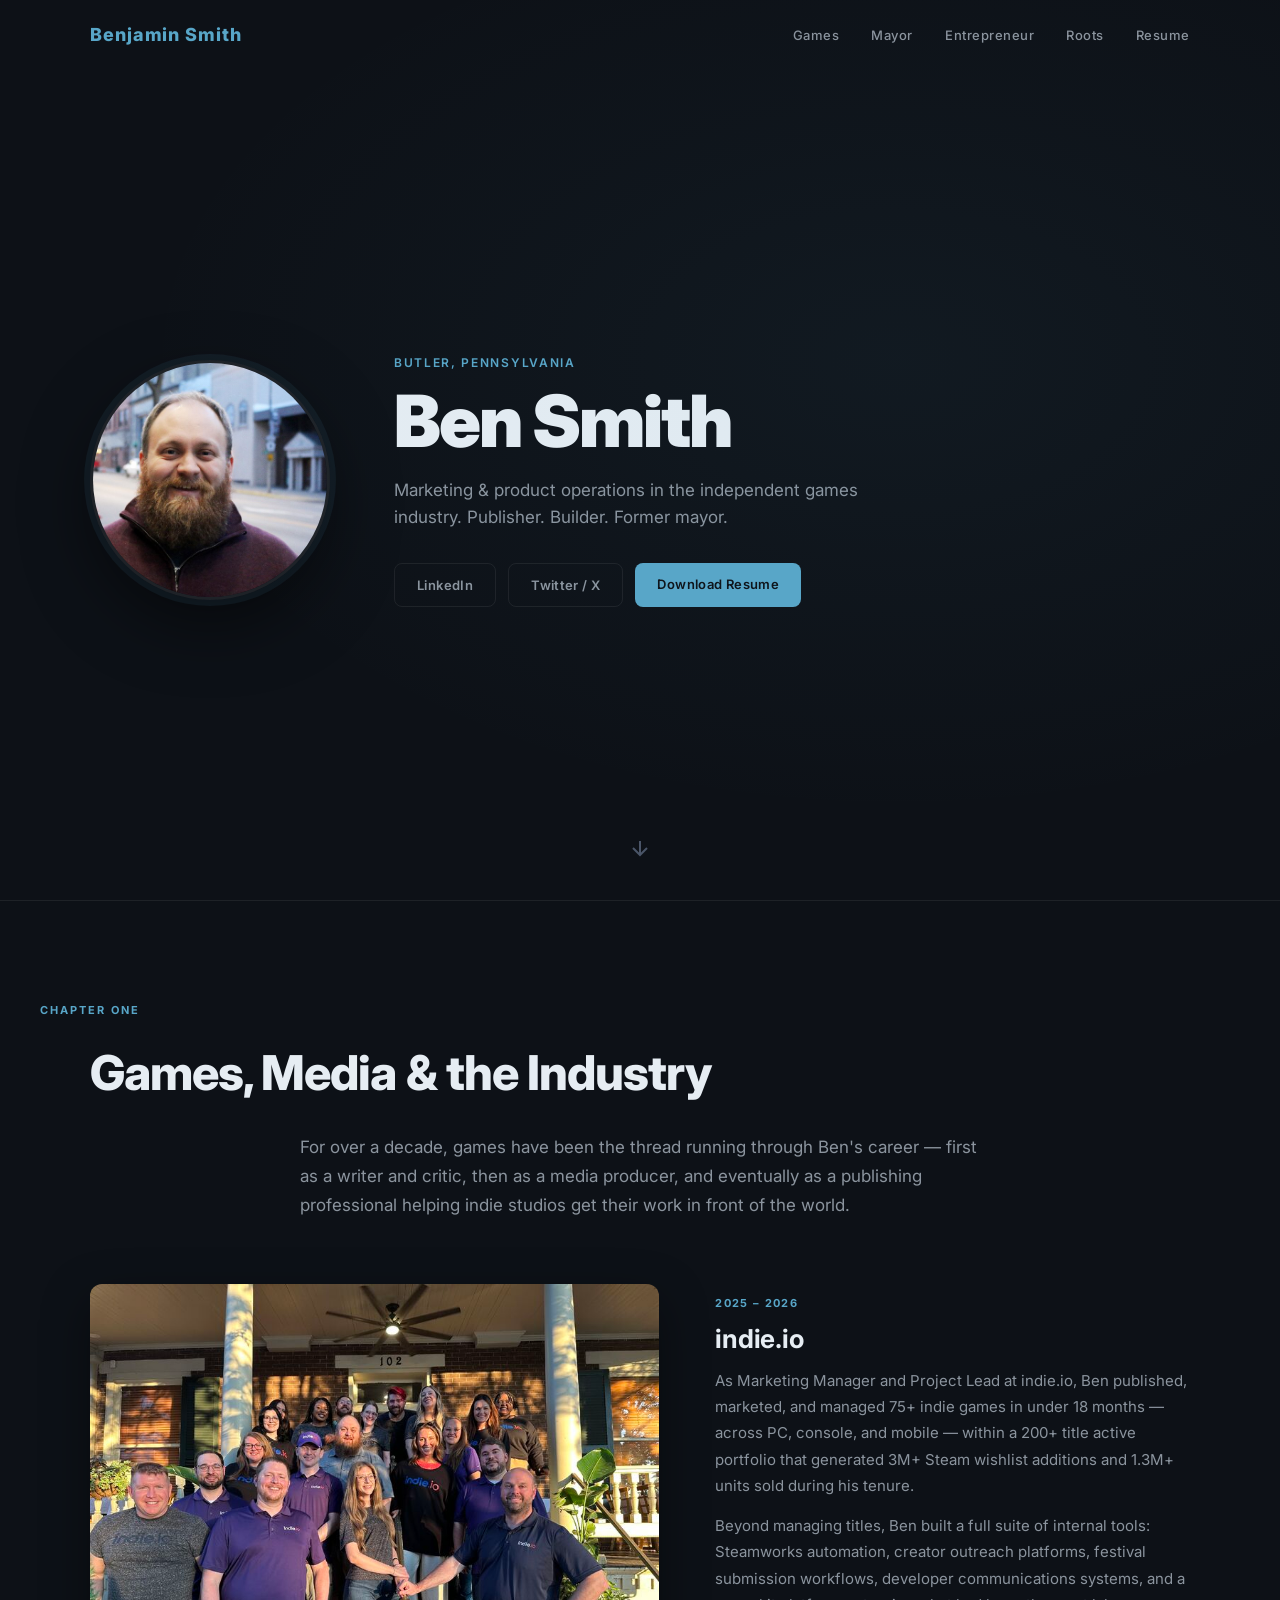
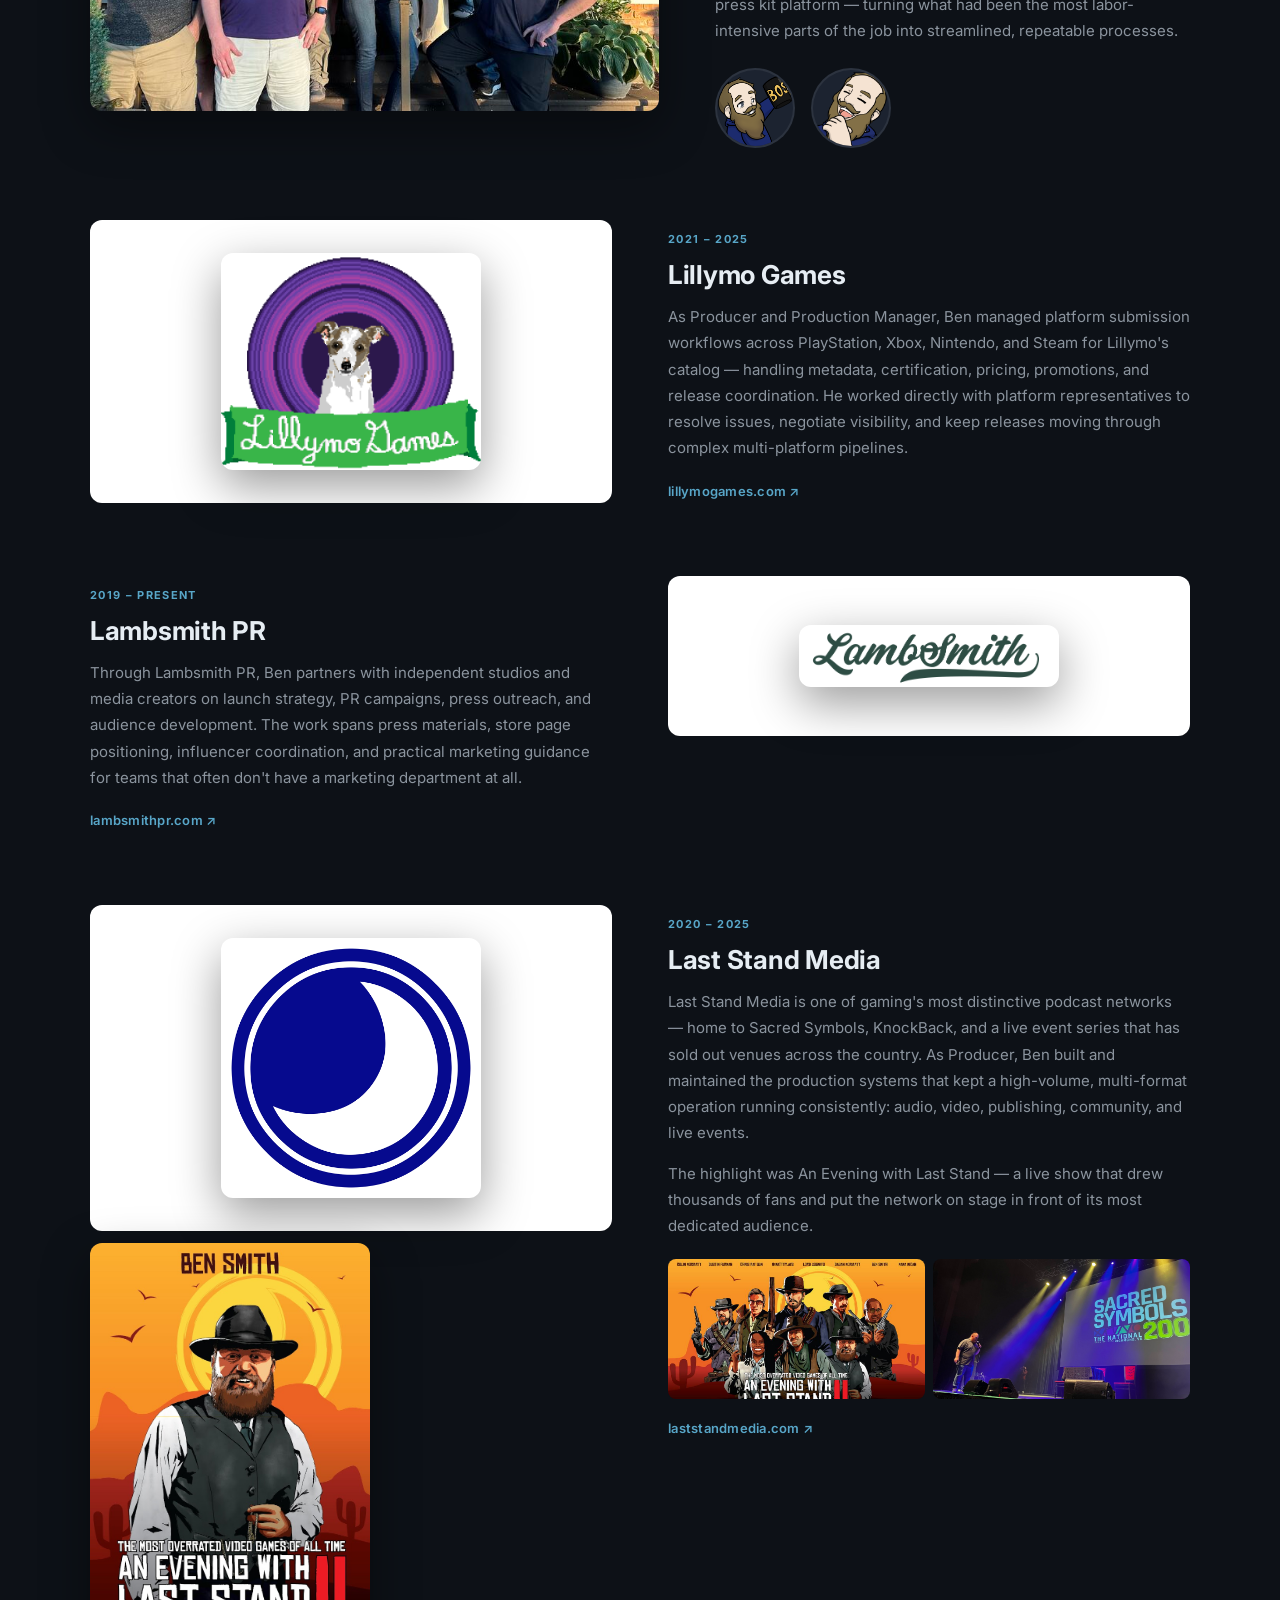
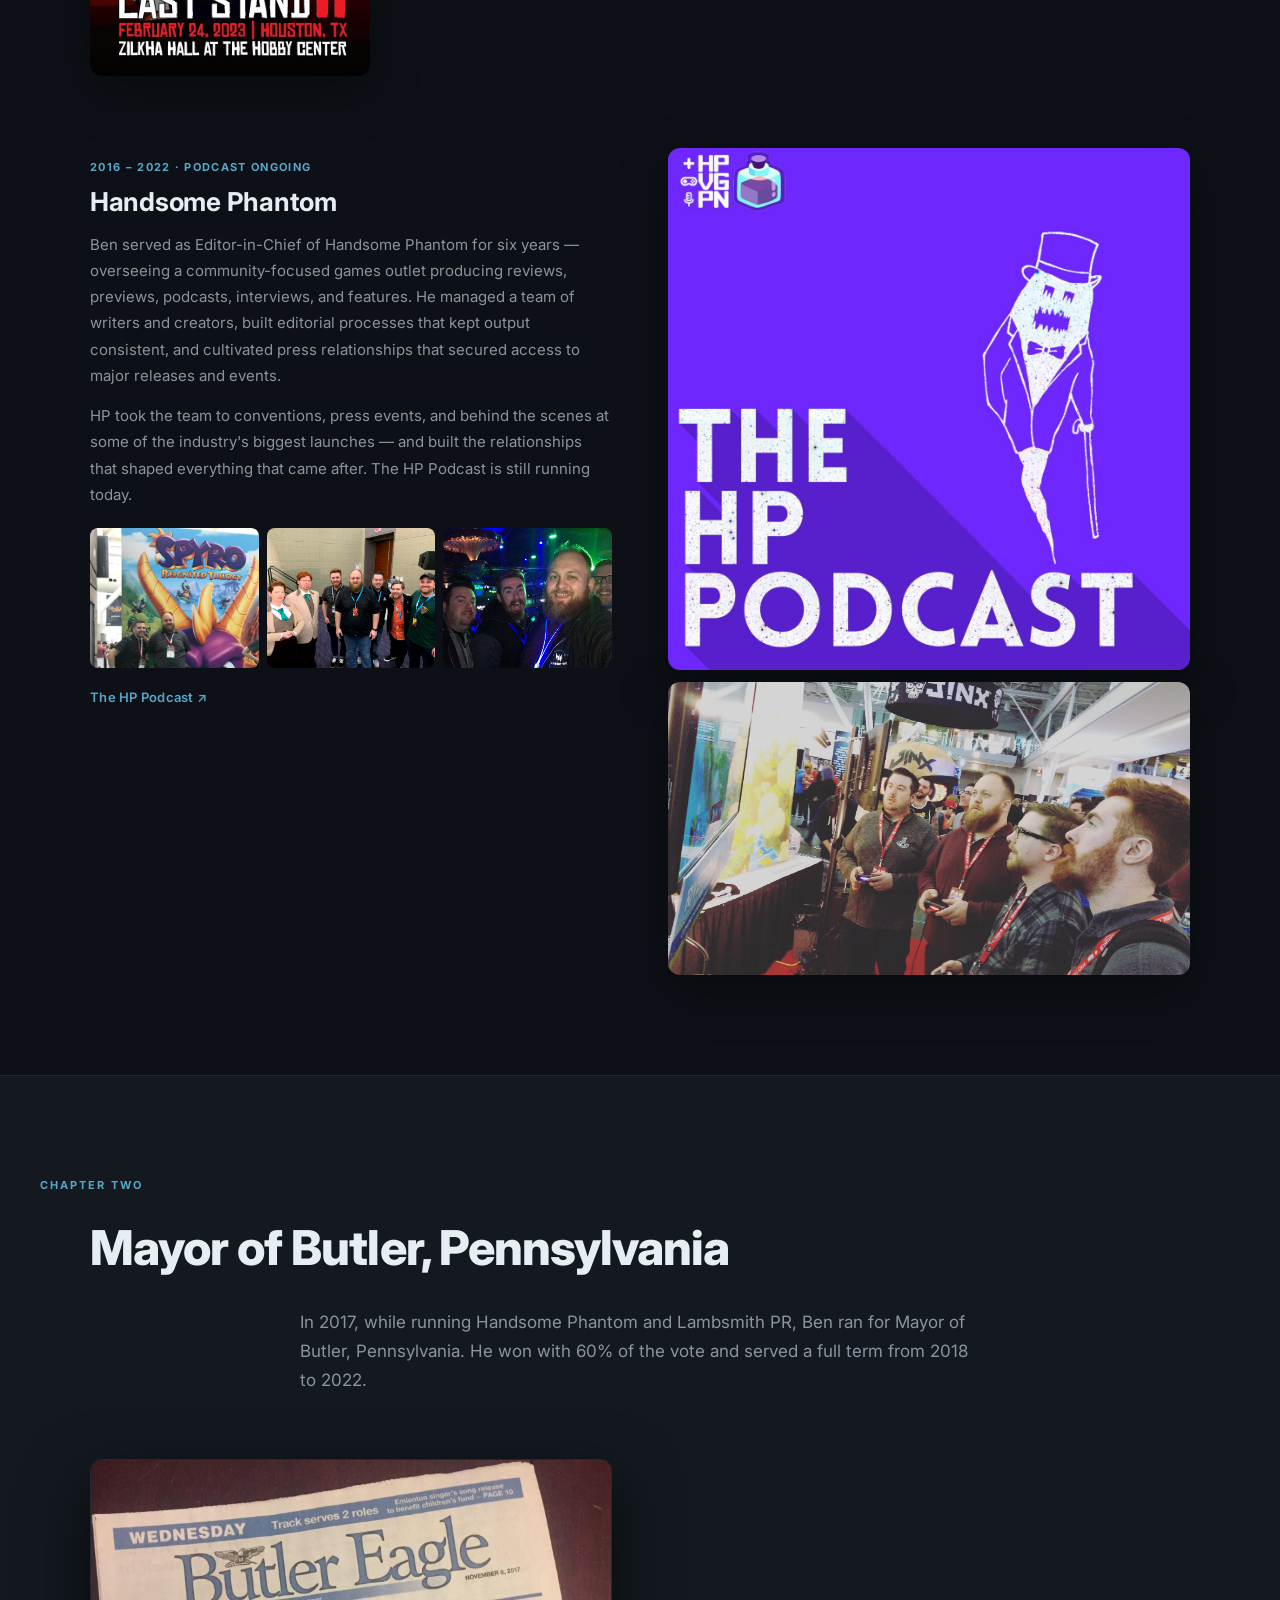
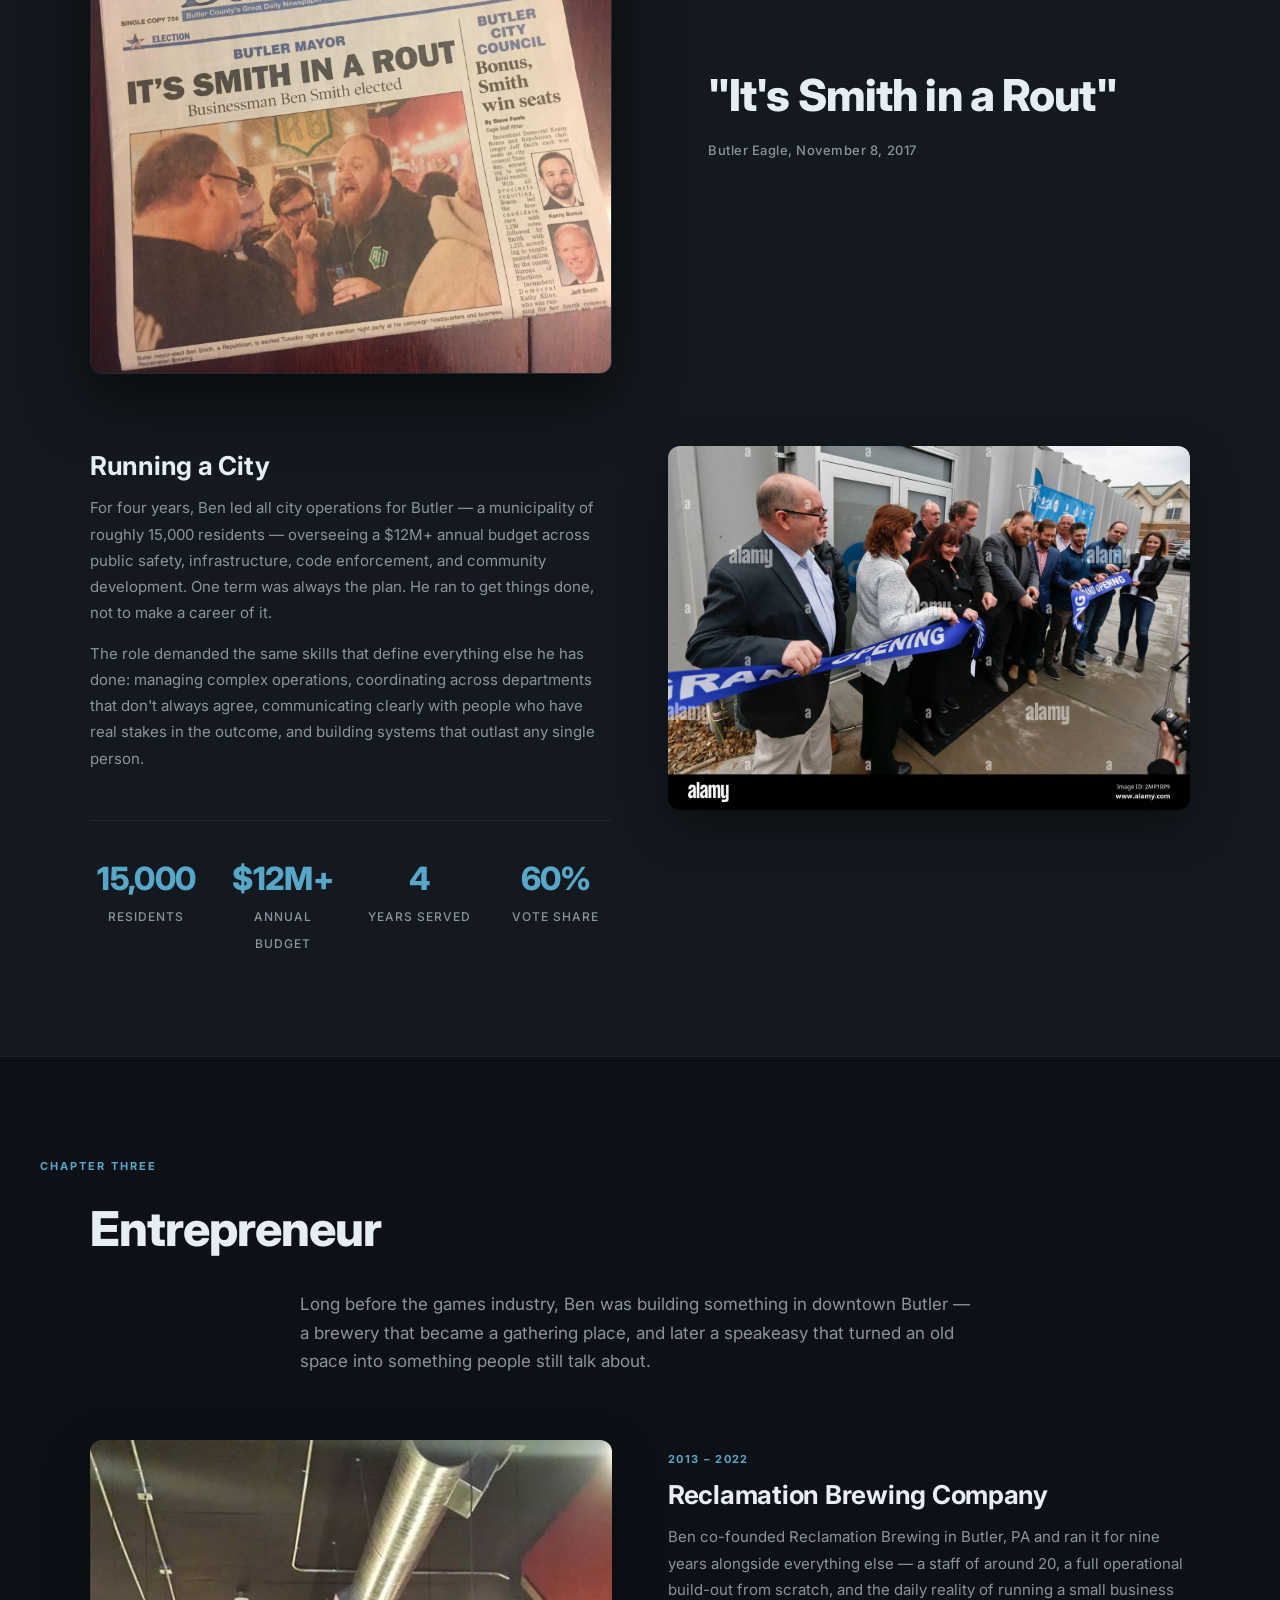
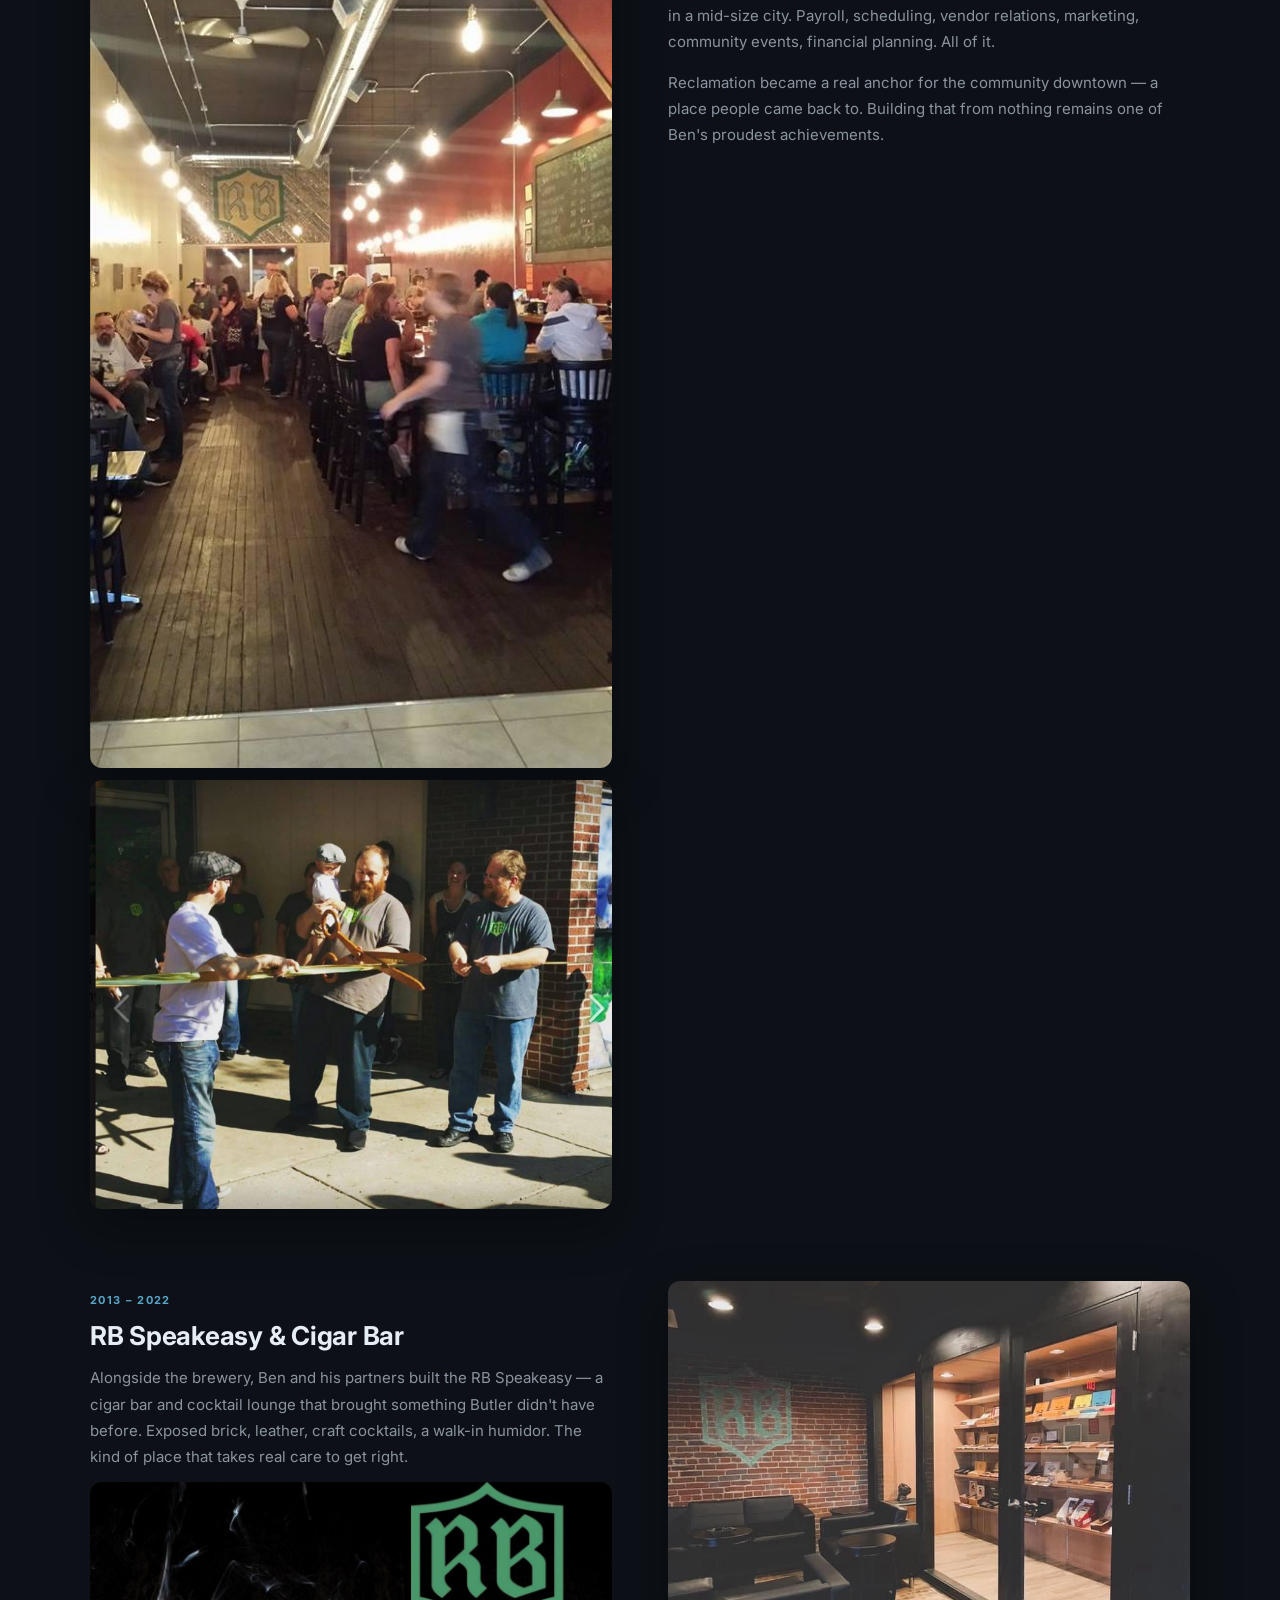
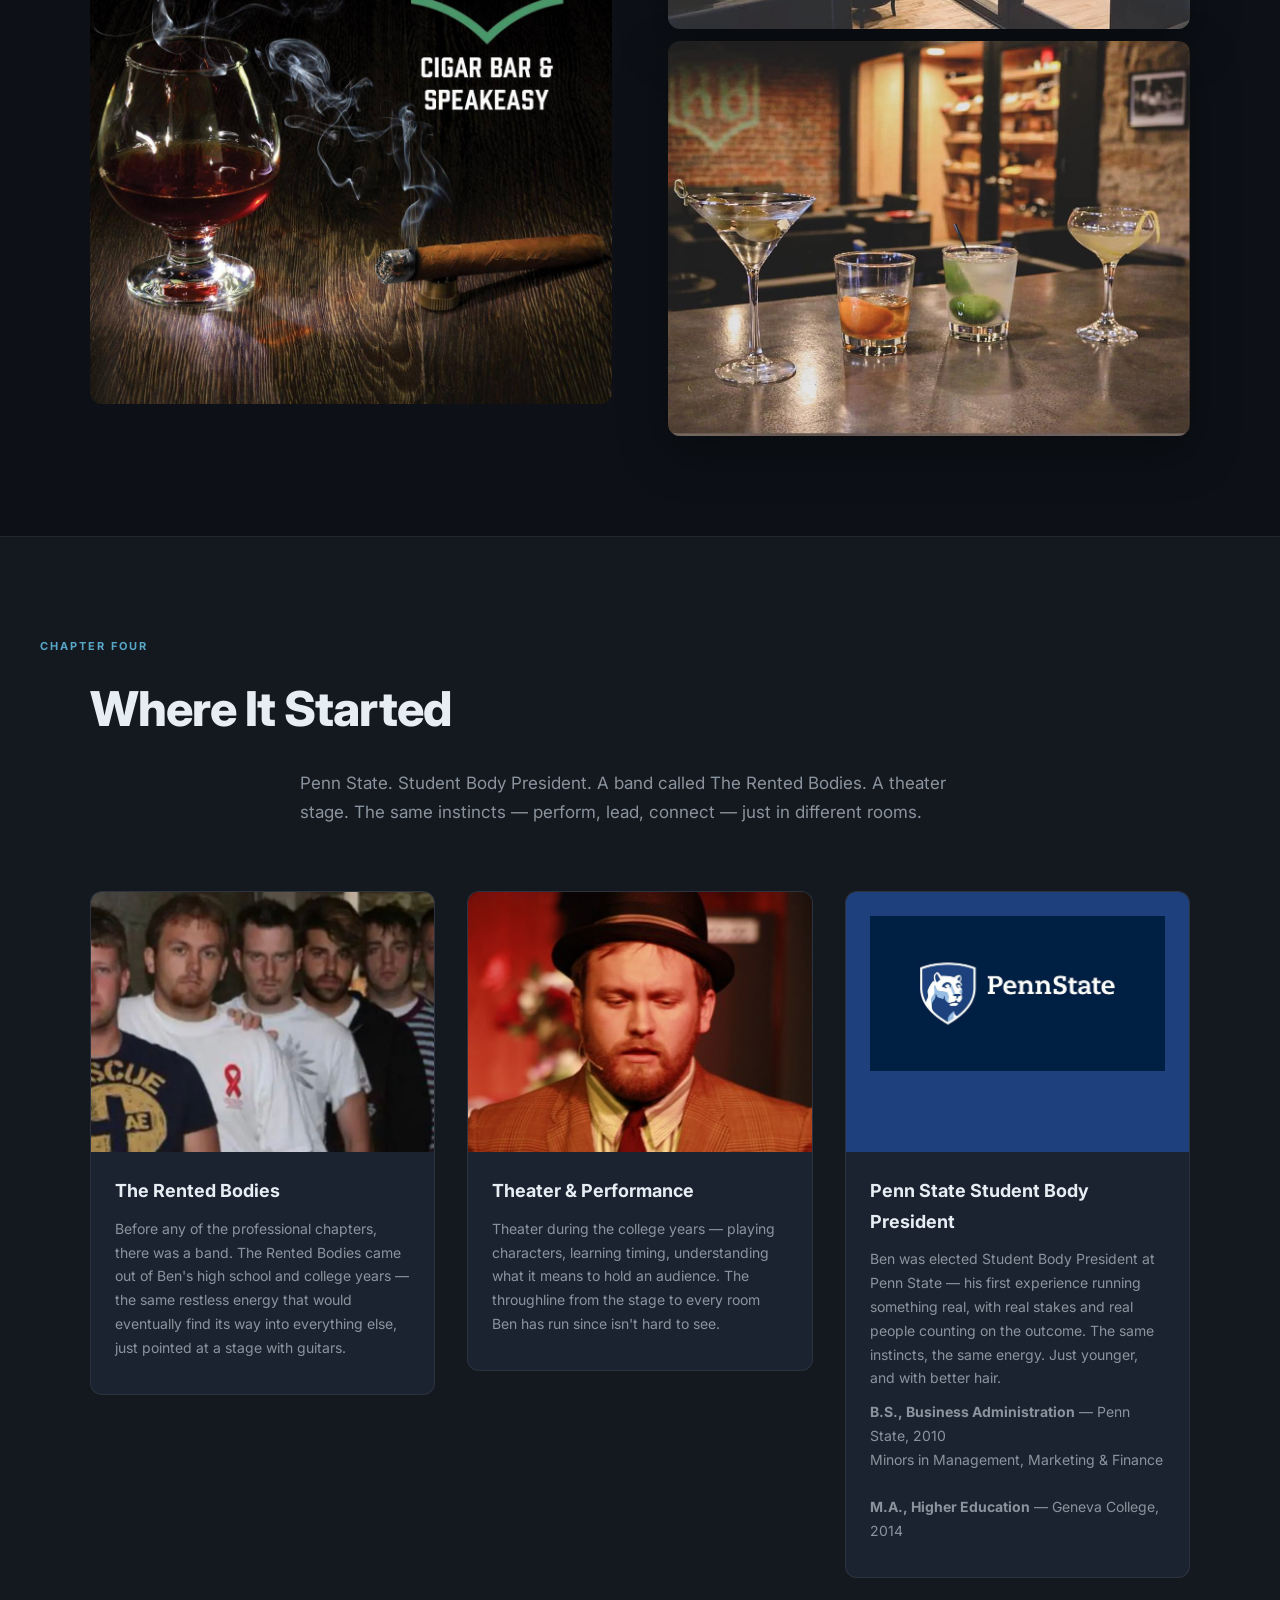
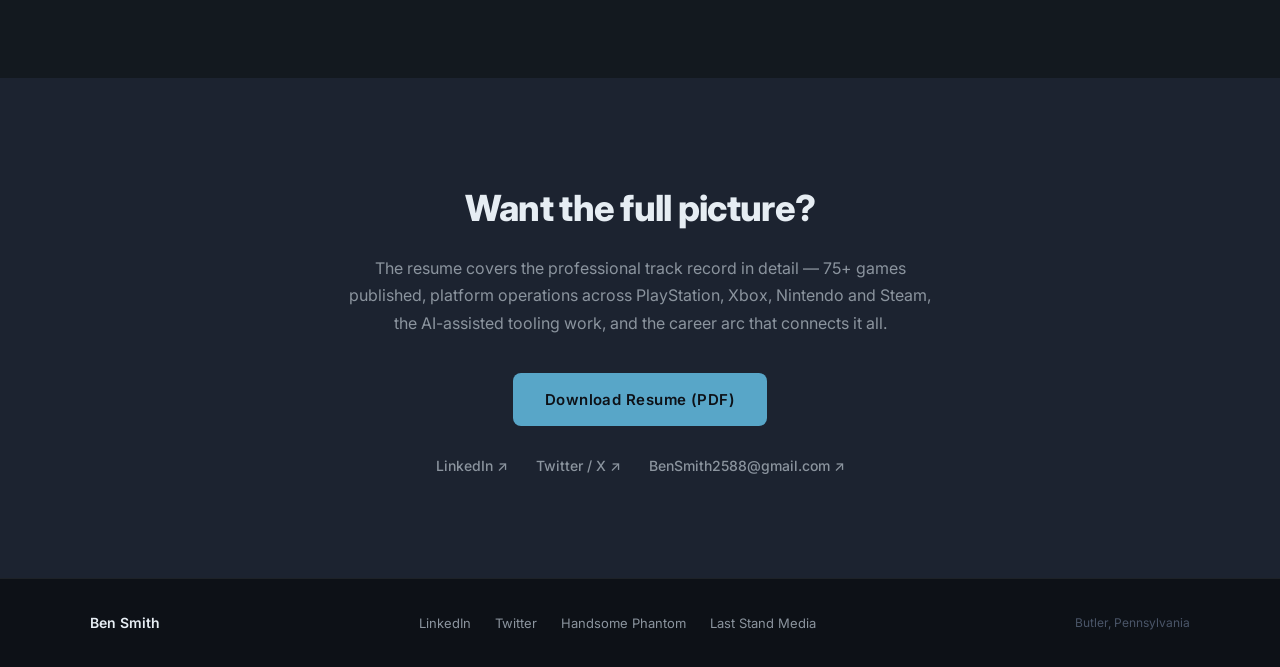
==== commit a00b64cf: "Add Penn State logo, fix links, voice pass" ====
--- a/index.html
+++ b/index.html
@@ -239,7 +239,10 @@
         </div>
       </div>
 
-      <div class="root-card root-card--text">
+      <div class="root-card">
+        <div class="root-image">
+          <img src="images/pennstate-logo.png" alt="Penn State University" style="object-fit: contain; background: #1e407c; padding: 24px;" />
+        </div>
         <div class="root-content">
           <h3>Penn State Student Body President</h3>
           <p>Ben was elected Student Body President at Penn State — his first experience running something real, with real stakes and real people counting on the outcome. The same instincts, the same energy. Just younger, and with better hair.</p>
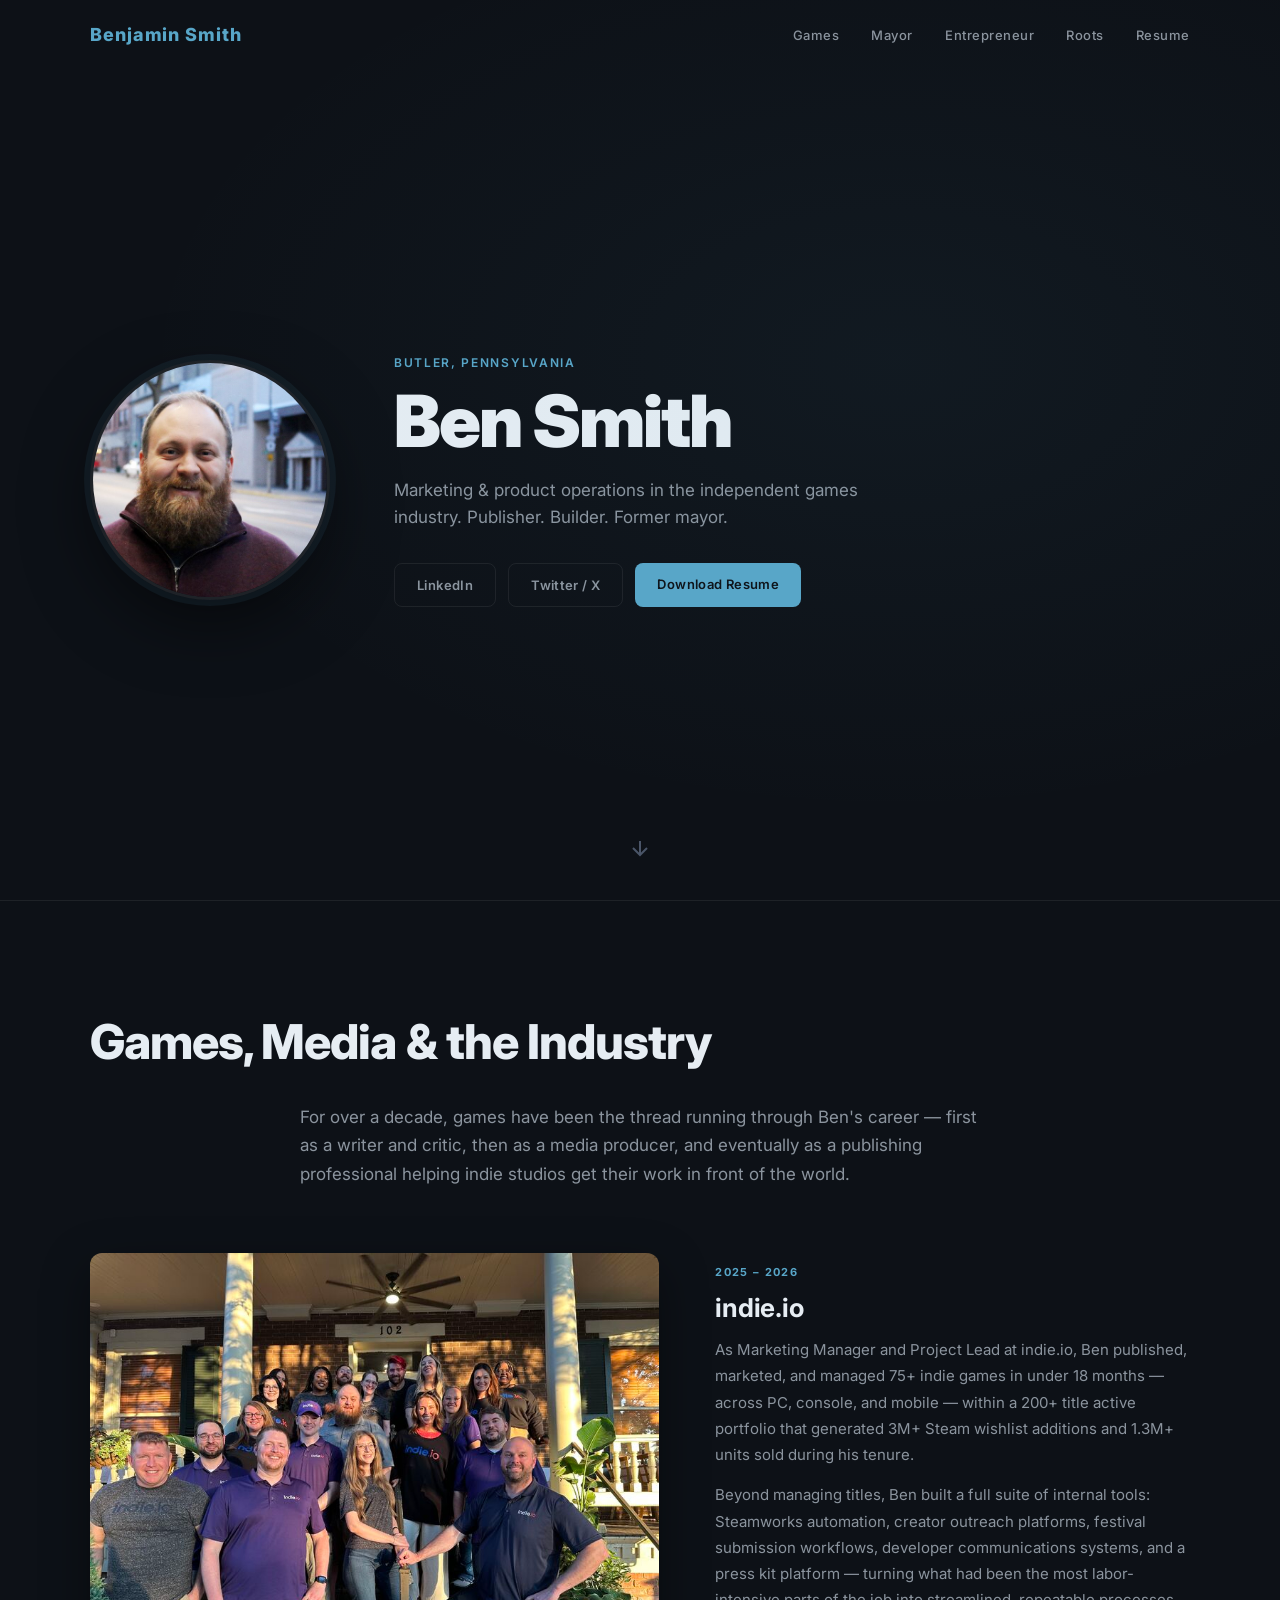
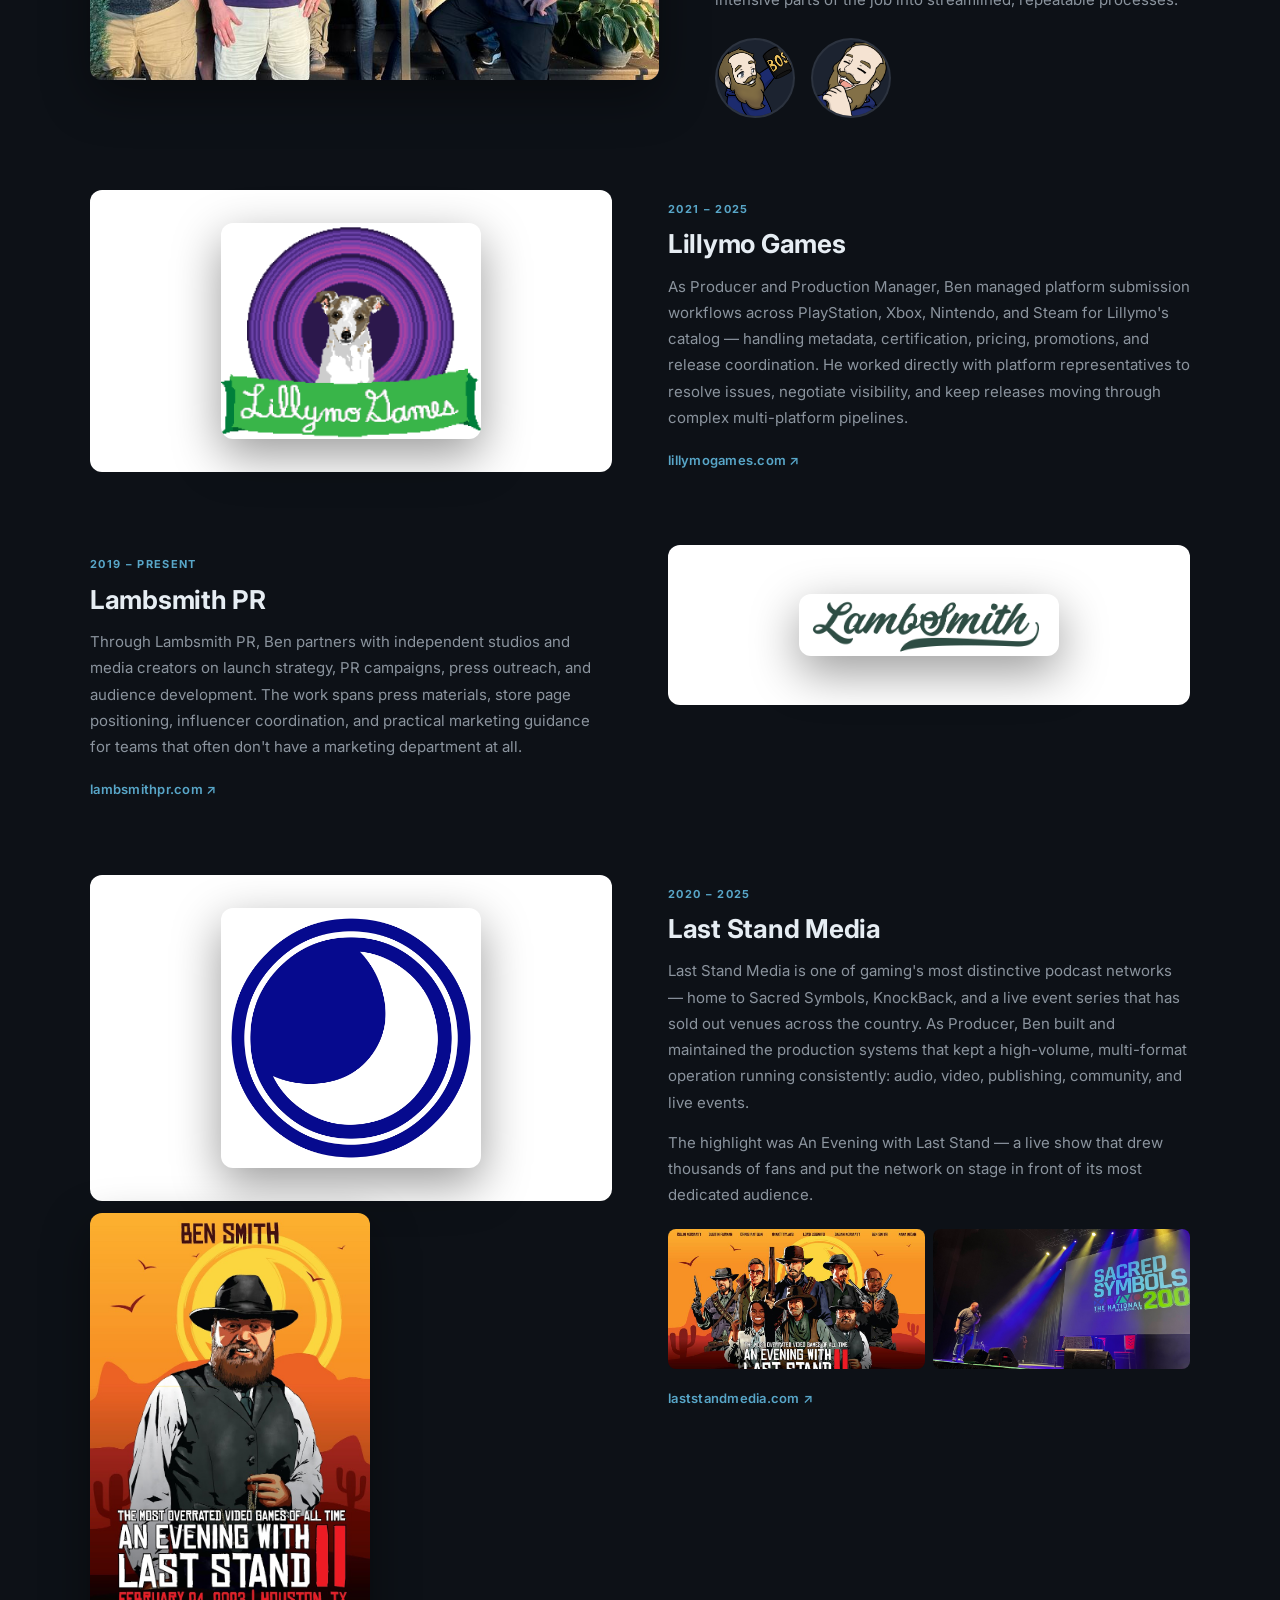
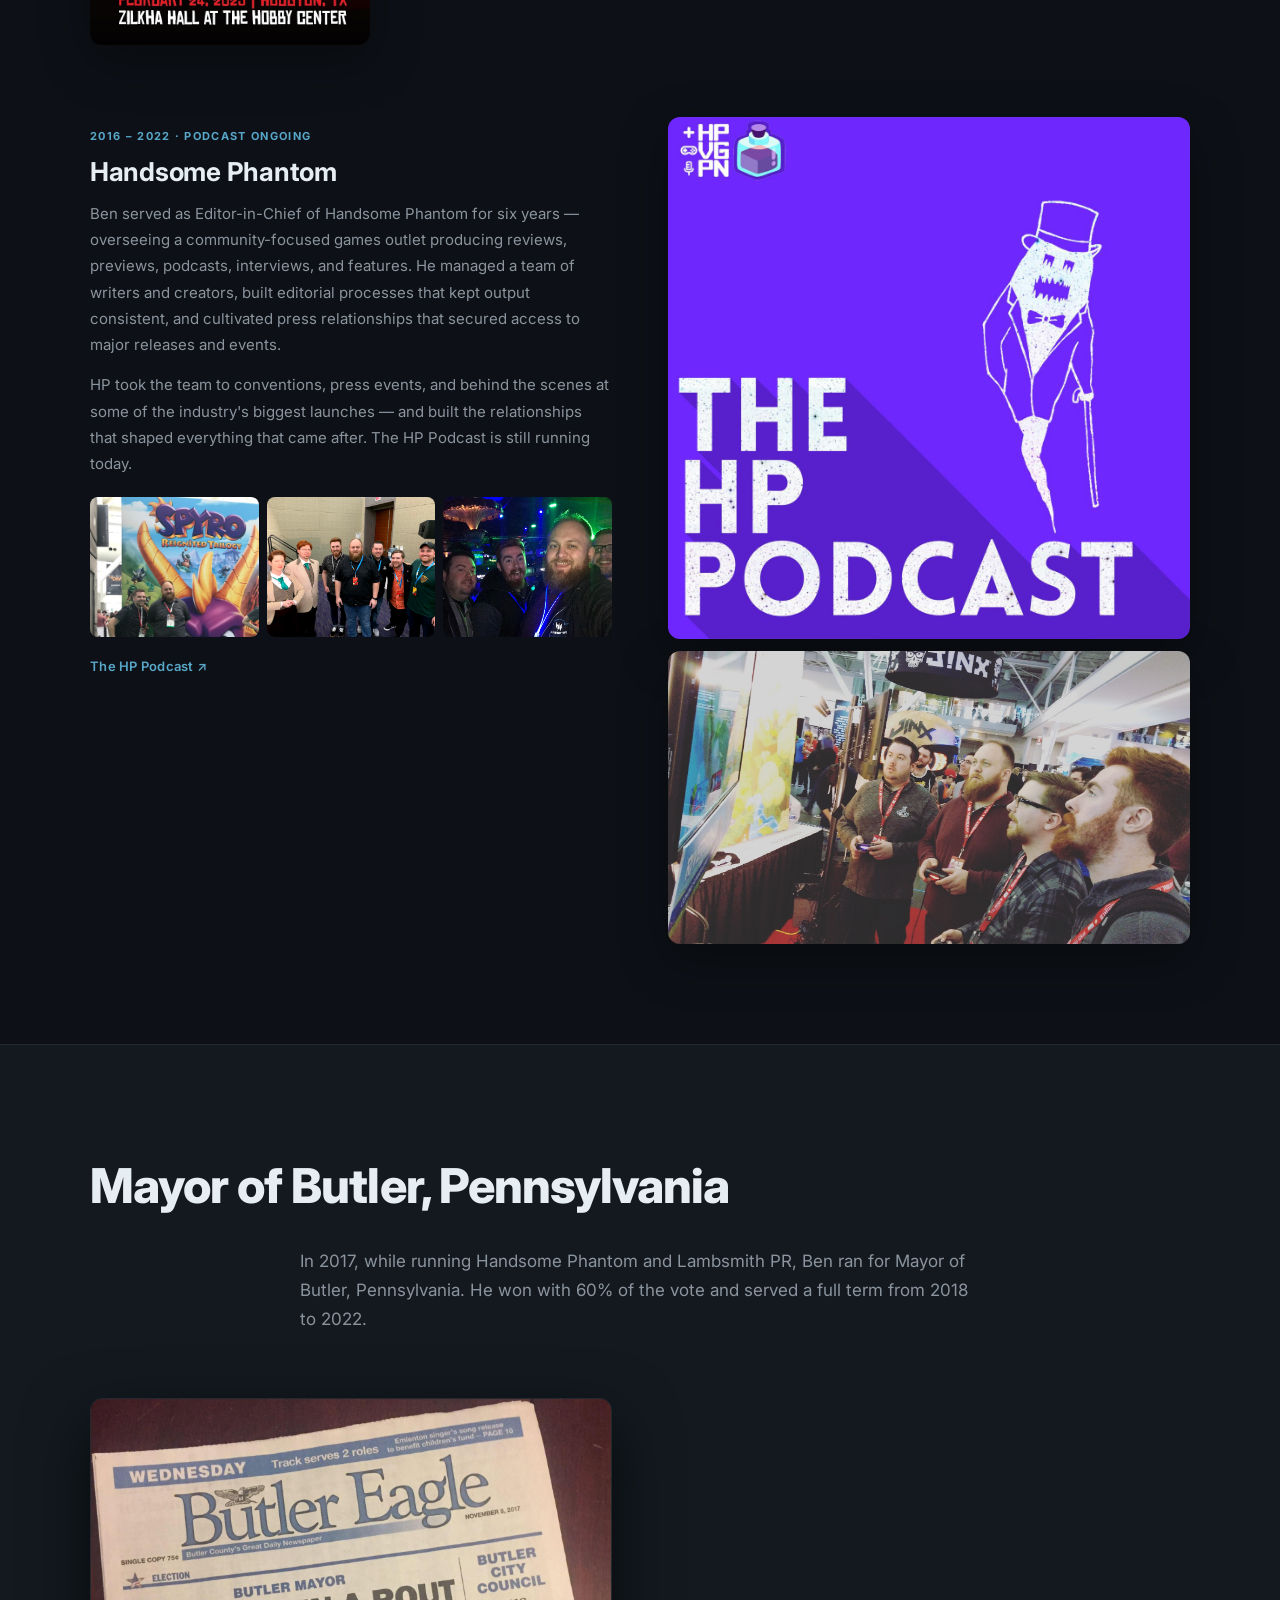
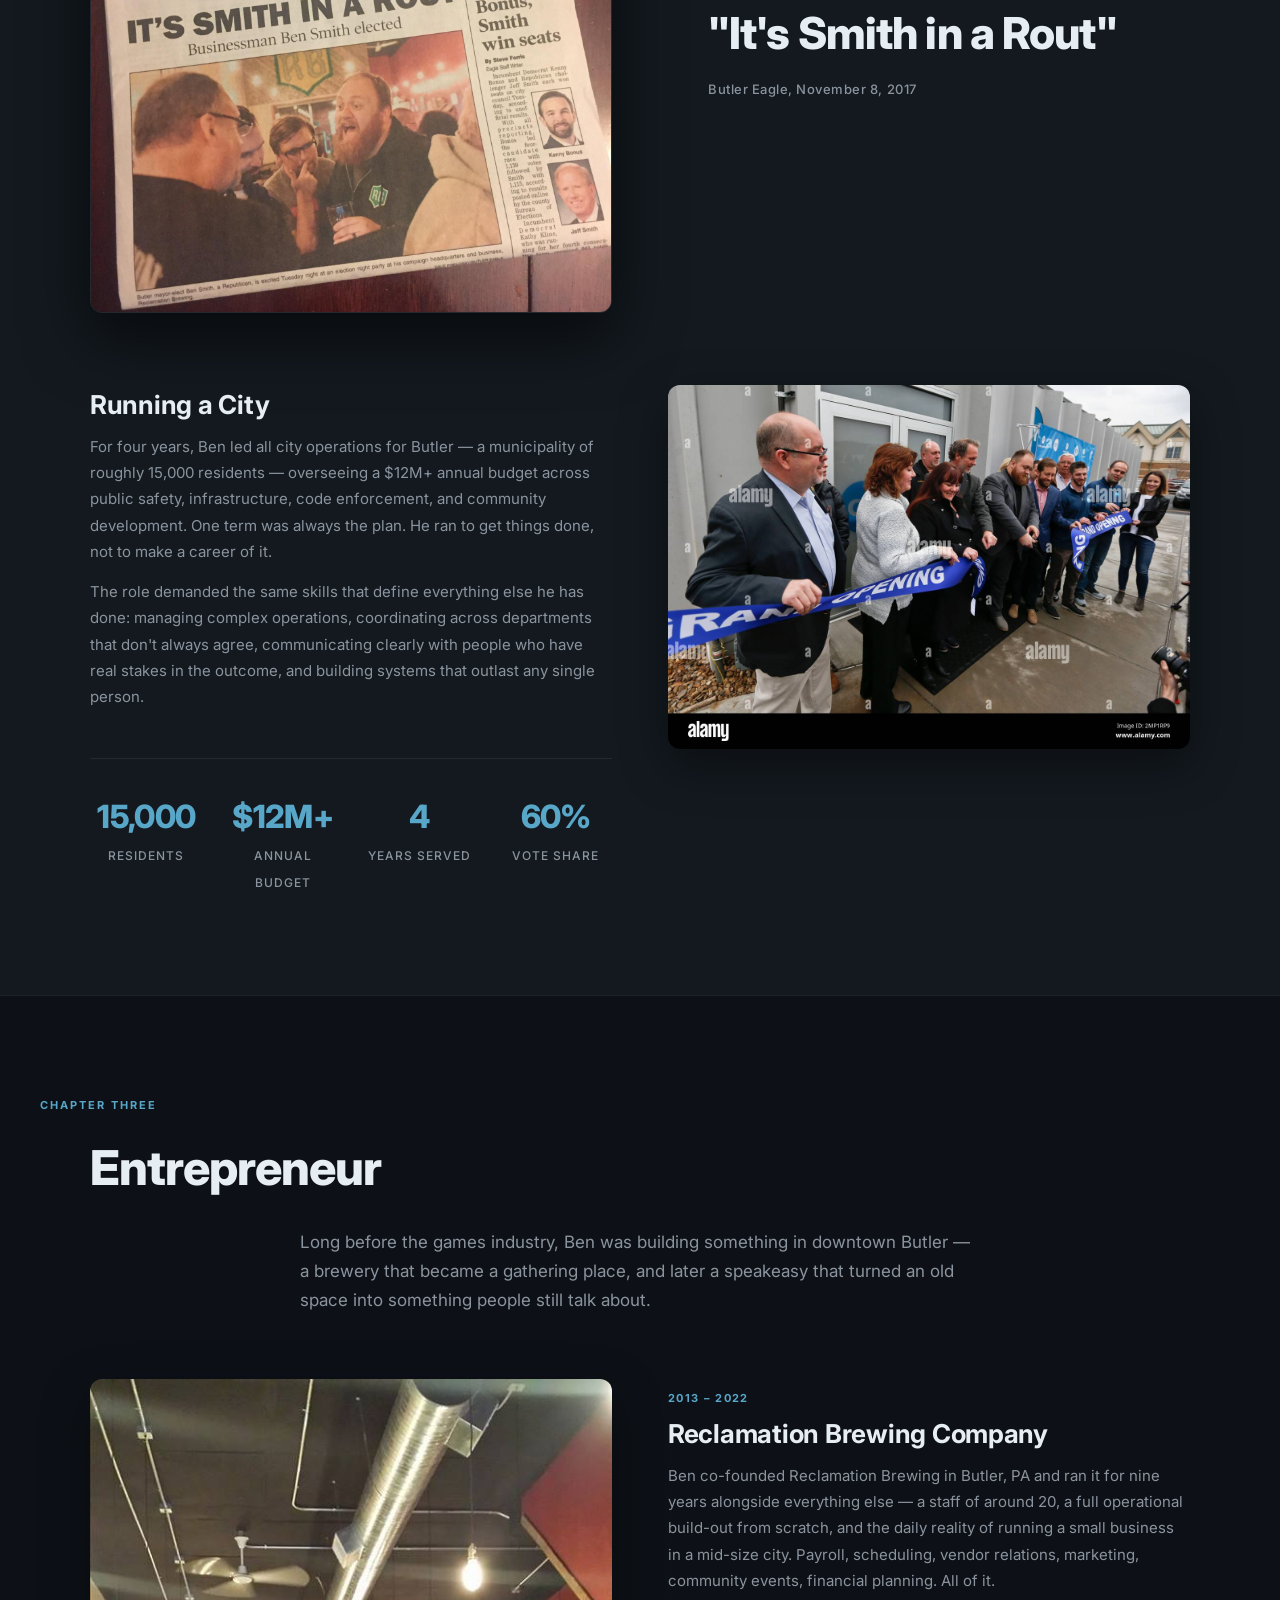
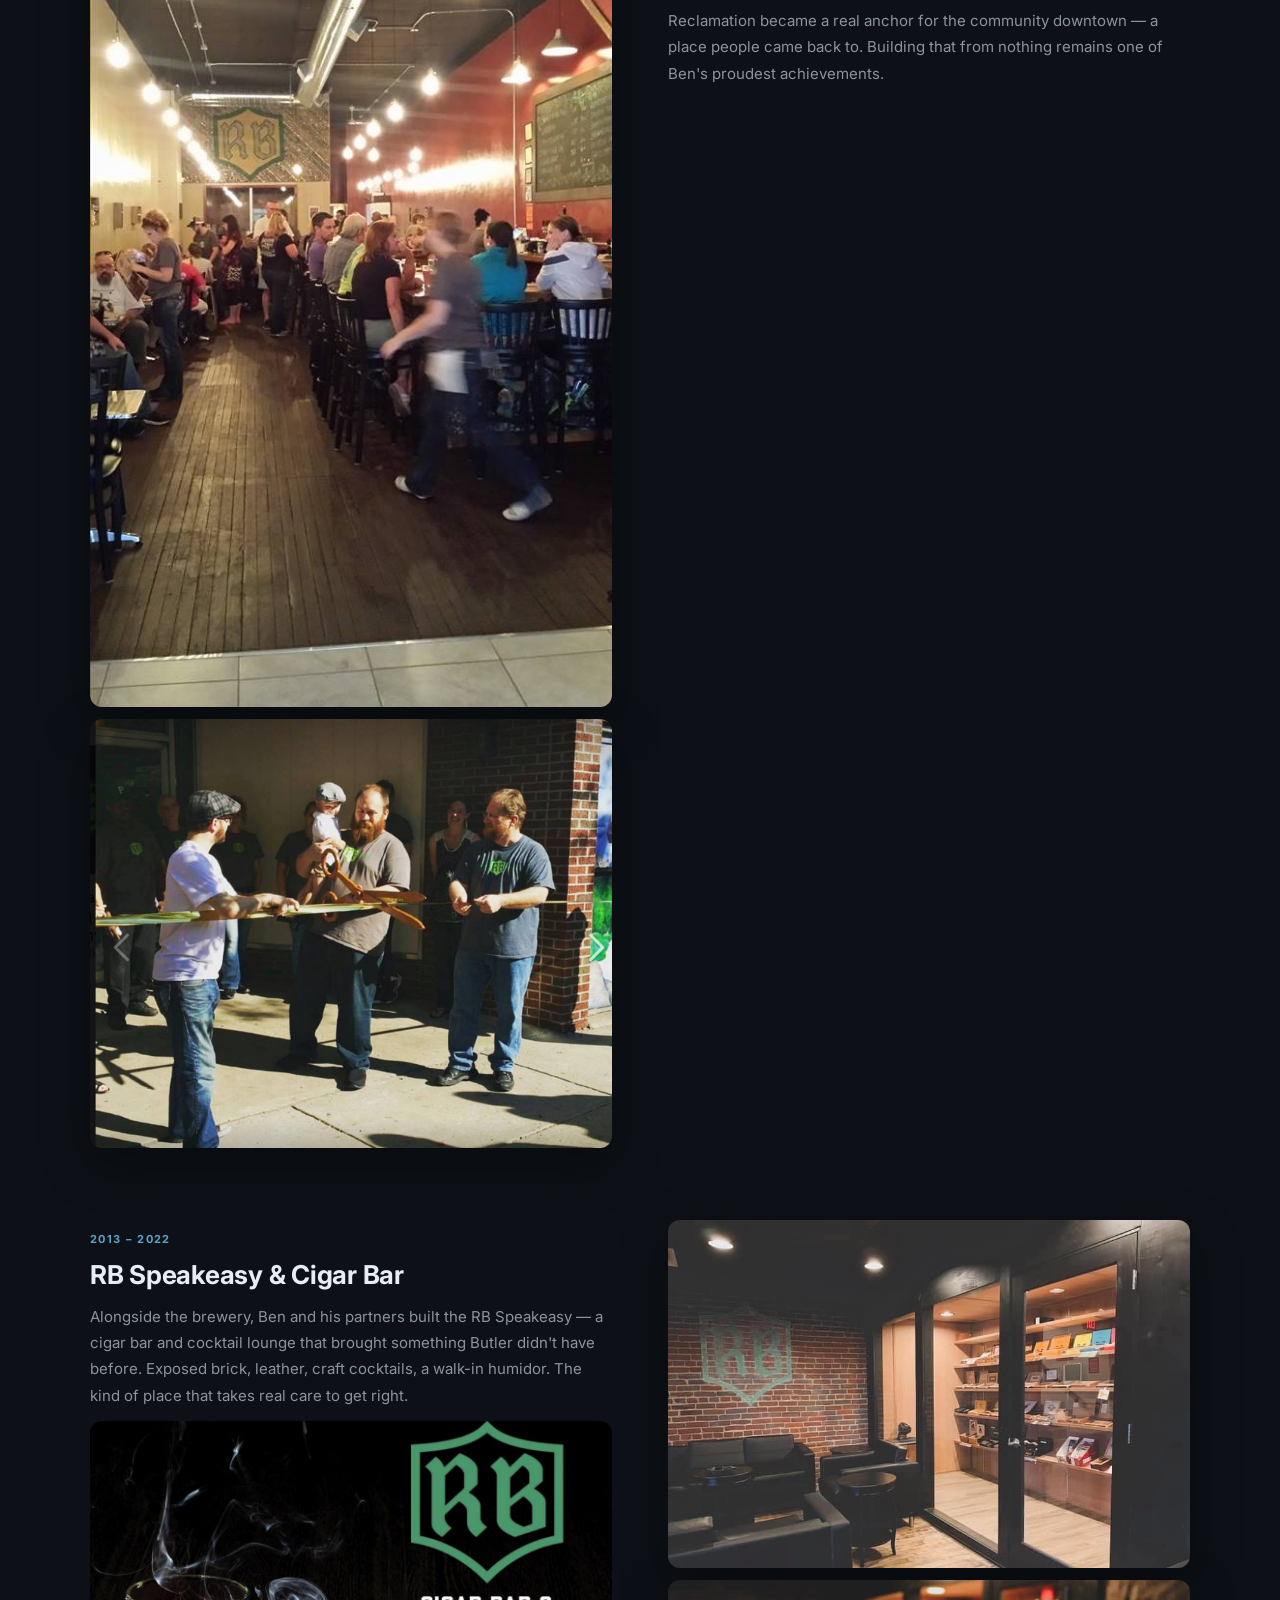
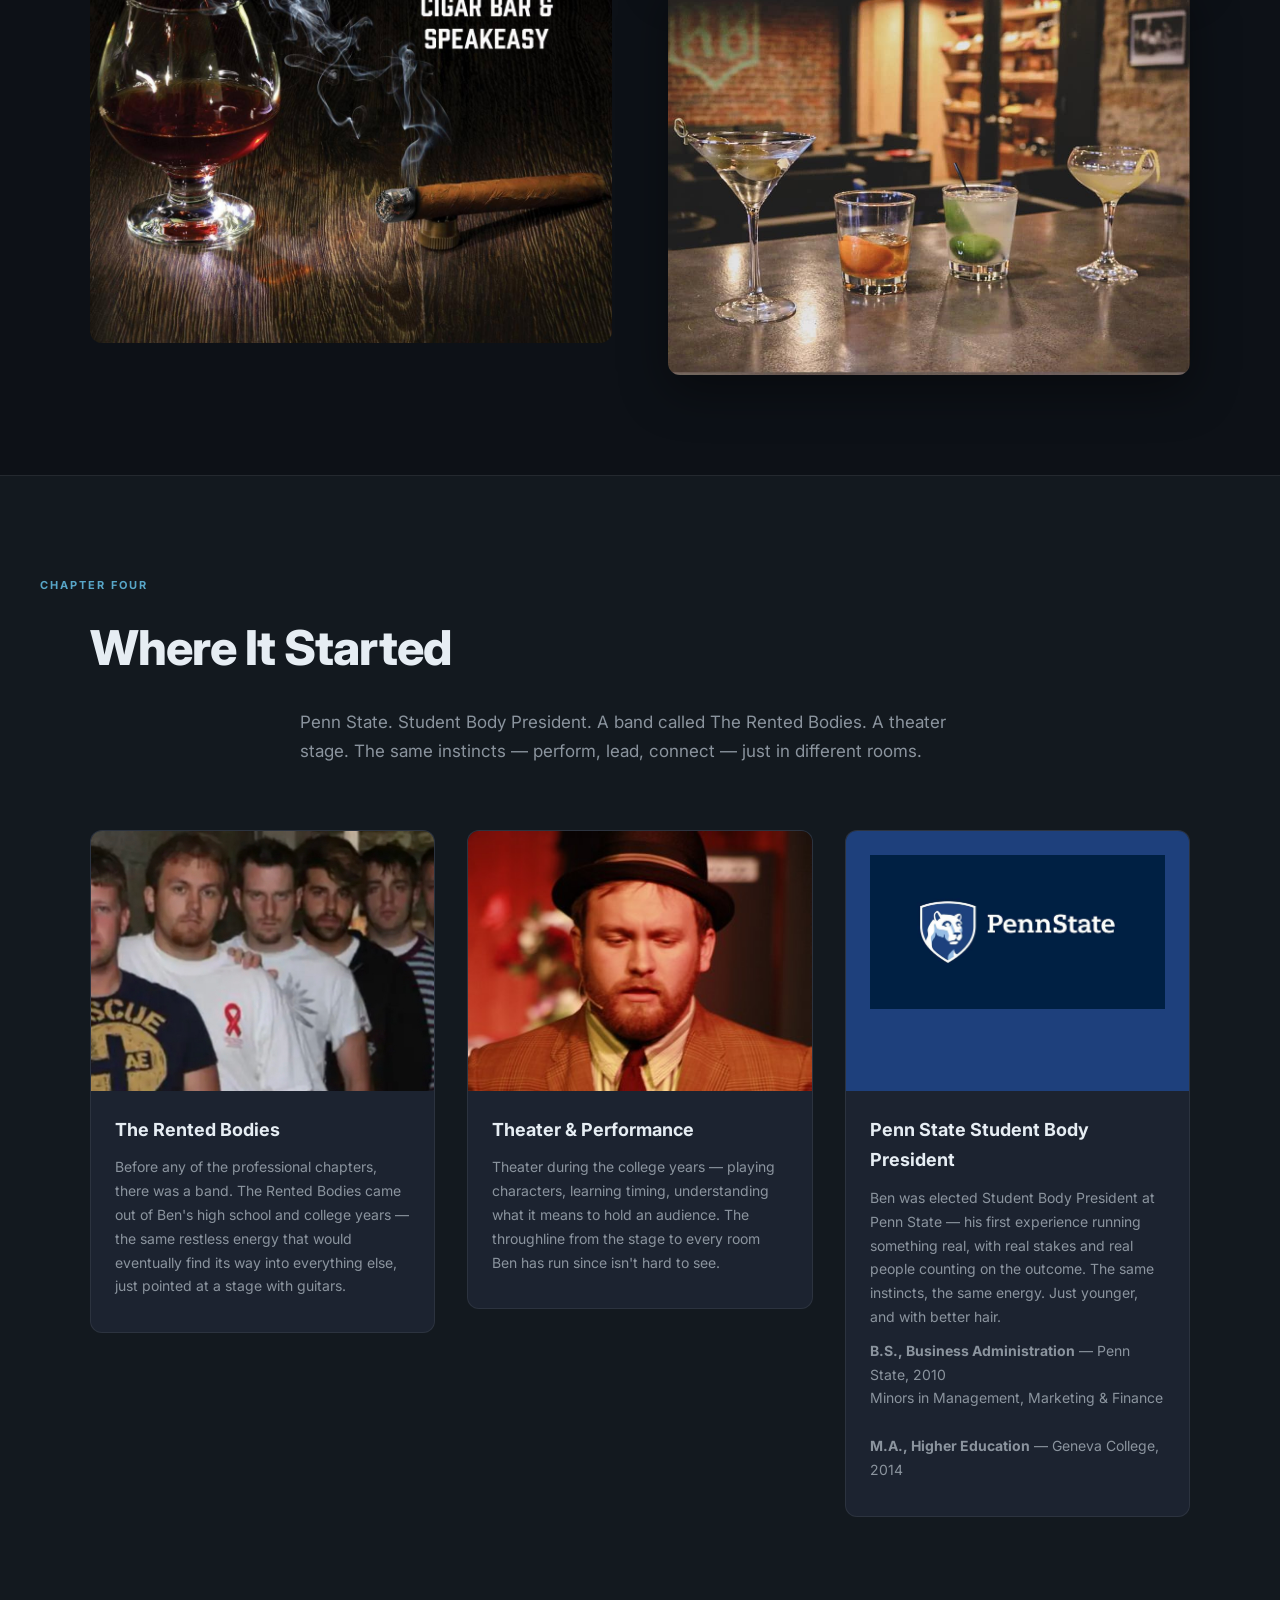
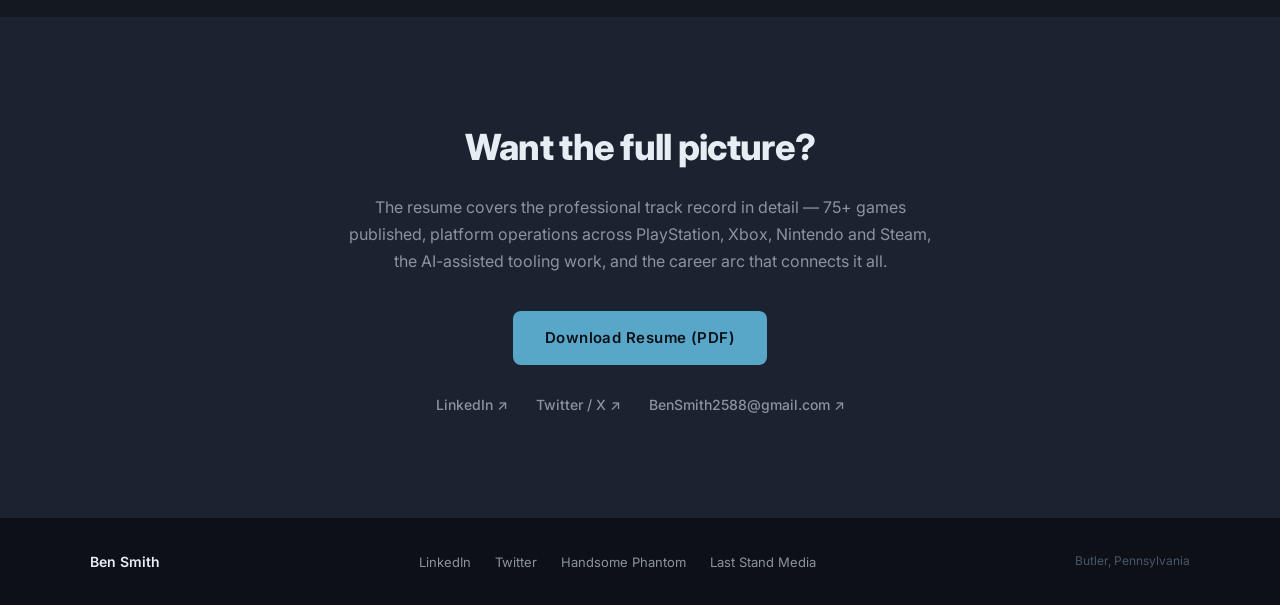
==== commit 2cde0b4a: "Fix HP podcast/footer links, drop chapter labels, swap in correct resume Untrack .wrangler cache (co" ====
--- a/index.html
+++ b/index.html
@@ -50,7 +50,6 @@
 
   <!-- ── GAMING & MEDIA ── -->
   <section id="gaming" class="chapter">
-    <div class="chapter-label">Chapter One</div>
     <h2 class="chapter-title">Games, Media &amp; the Industry</h2>
     <p class="chapter-intro">For over a decade, games have been the thread running through Ben's career — first as a writer and critic, then as a media producer, and eventually as a publishing professional helping indie studios get their work in front of the world.</p>
 
@@ -138,7 +137,7 @@
           <img src="images/pax-group.jpg" alt="PAX group" />
           <img src="images/gaming-event.jpg" alt="Gaming event" />
         </div>
-        <a href="#" target="_blank" rel="noopener" class="story-link">The HP Podcast ↗</a>
+        <a href="https://handsomephantom.com/podcasts/" target="_blank" rel="noopener" class="story-link">The HP Podcast ↗</a>
       </div>
     </div>
 
@@ -146,7 +145,6 @@
 
   <!-- ── MAYOR ── -->
   <section id="mayor" class="chapter chapter--dark">
-    <div class="chapter-label">Chapter Two</div>
     <h2 class="chapter-title">Mayor of Butler, Pennsylvania</h2>
     <p class="chapter-intro">In 2017, while running Handsome Phantom and Lambsmith PR, Ben ran for Mayor of Butler, Pennsylvania. He won with 60% of the vote and served a full term from 2018 to 2022.</p>
 
@@ -278,7 +276,7 @@
       <div class="footer-links">
         <a href="https://linkedin.com/in/bensmith288" target="_blank" rel="noopener">LinkedIn</a>
         <a href="https://twitter.com/bensmith2588" target="_blank" rel="noopener">Twitter</a>
-        <a href="#" target="_blank" rel="noopener">Handsome Phantom</a>
+        <a href="https://handsomephantom.com" target="_blank" rel="noopener">Handsome Phantom</a>
         <a href="https://laststandmedia.com" target="_blank" rel="noopener">Last Stand Media</a>
       </div>
       <span class="footer-copy">Butler, Pennsylvania</span>
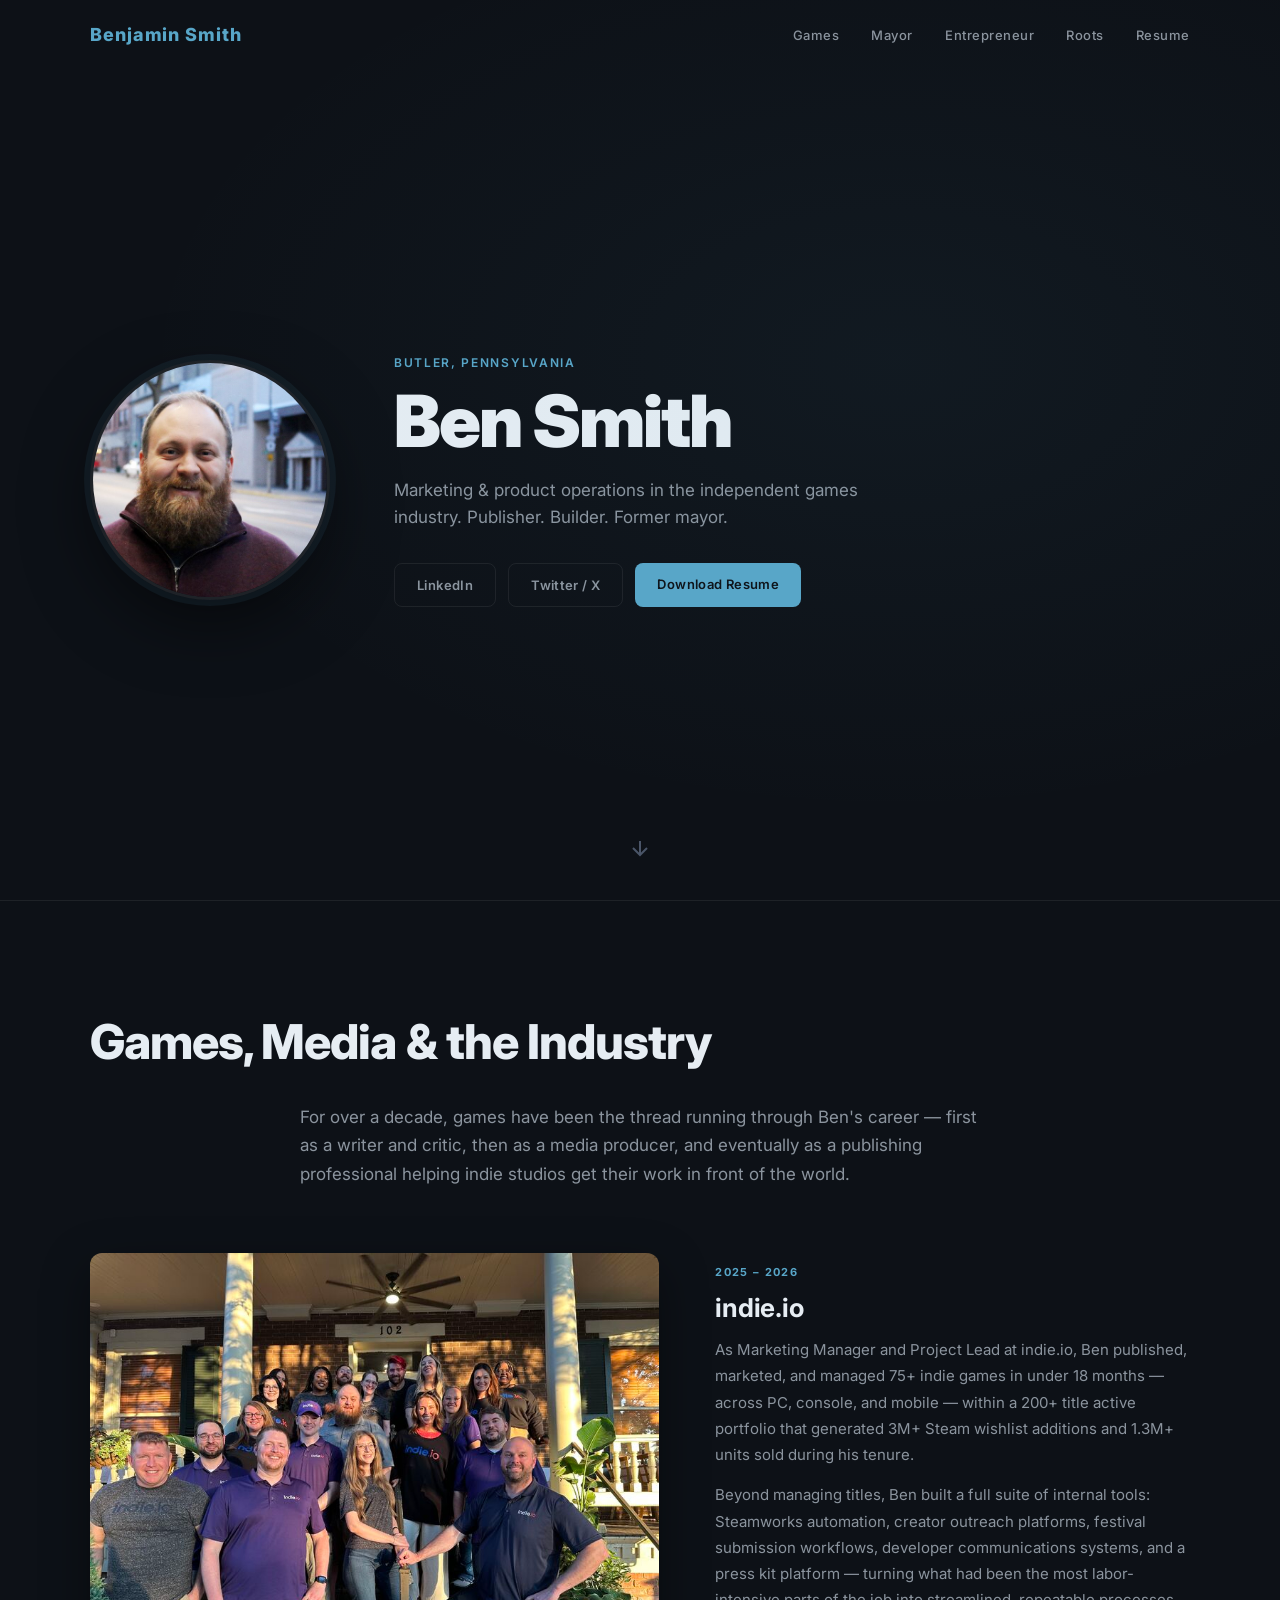
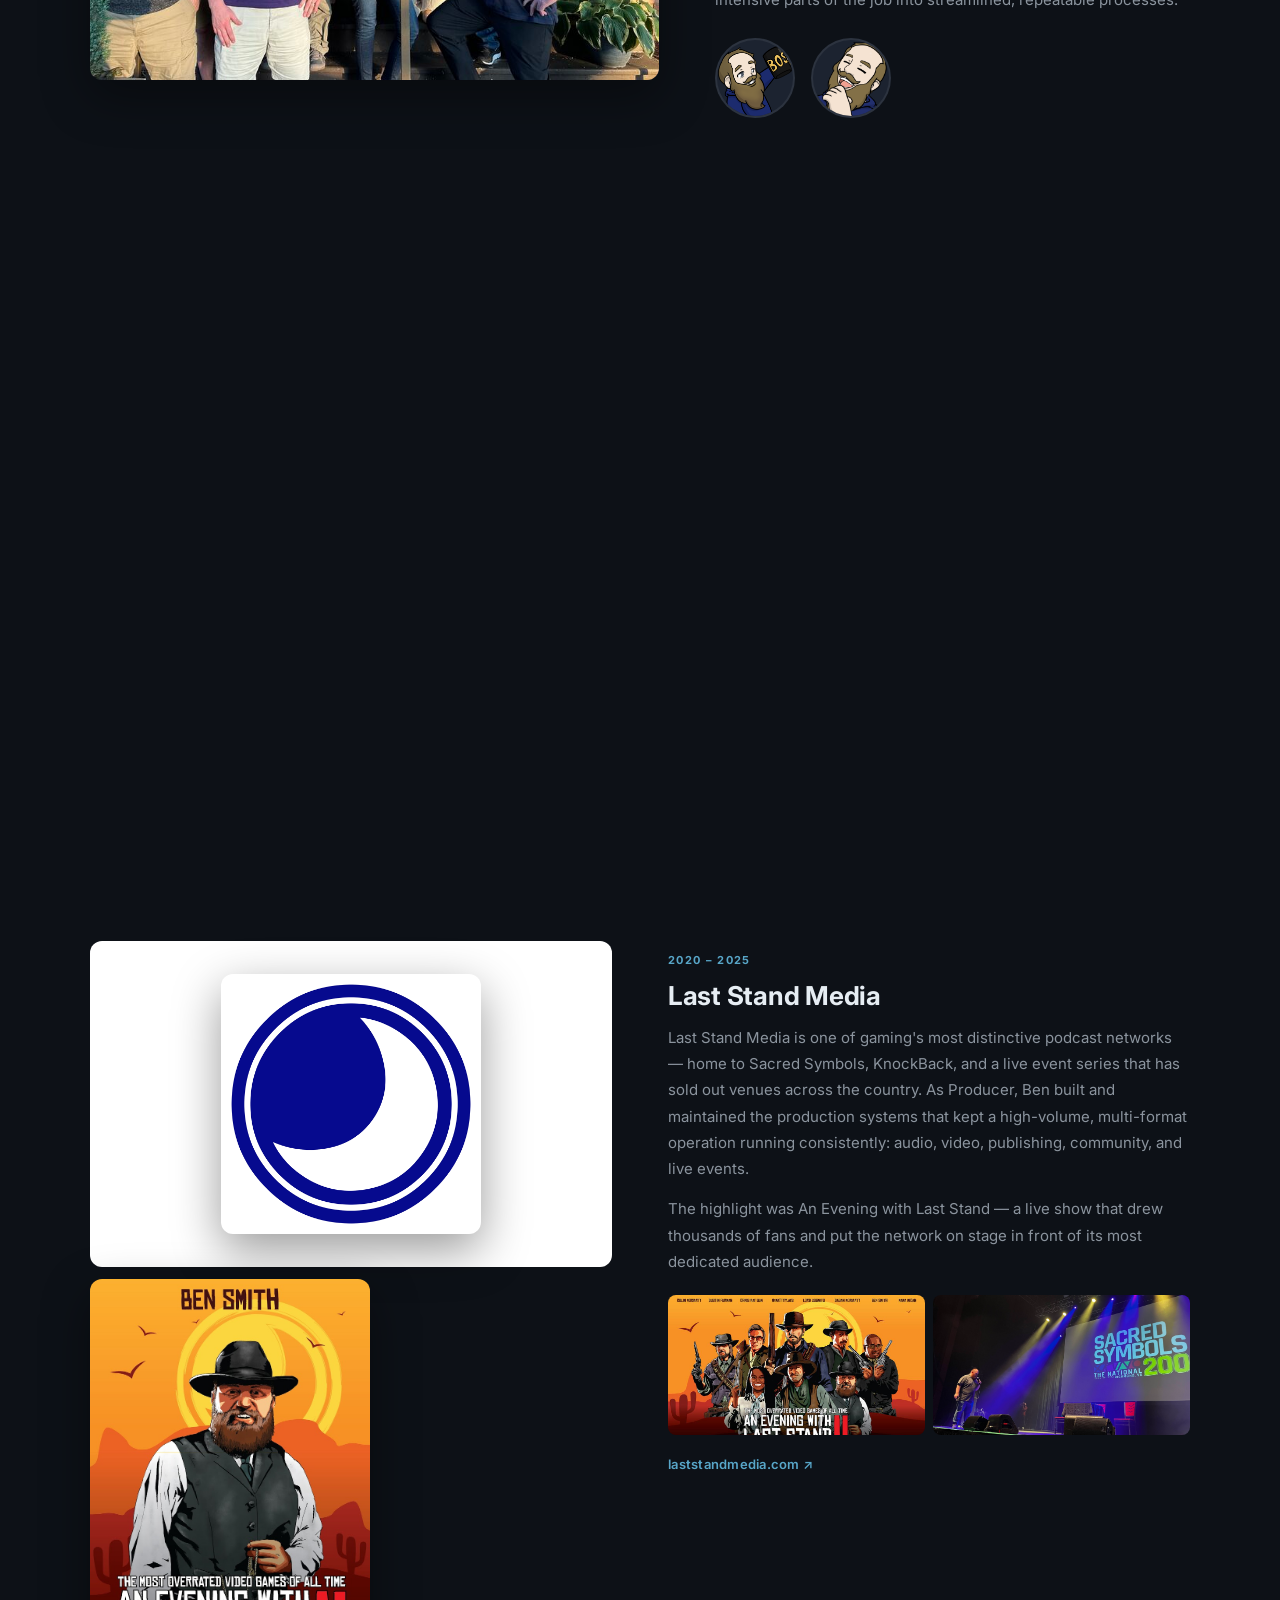
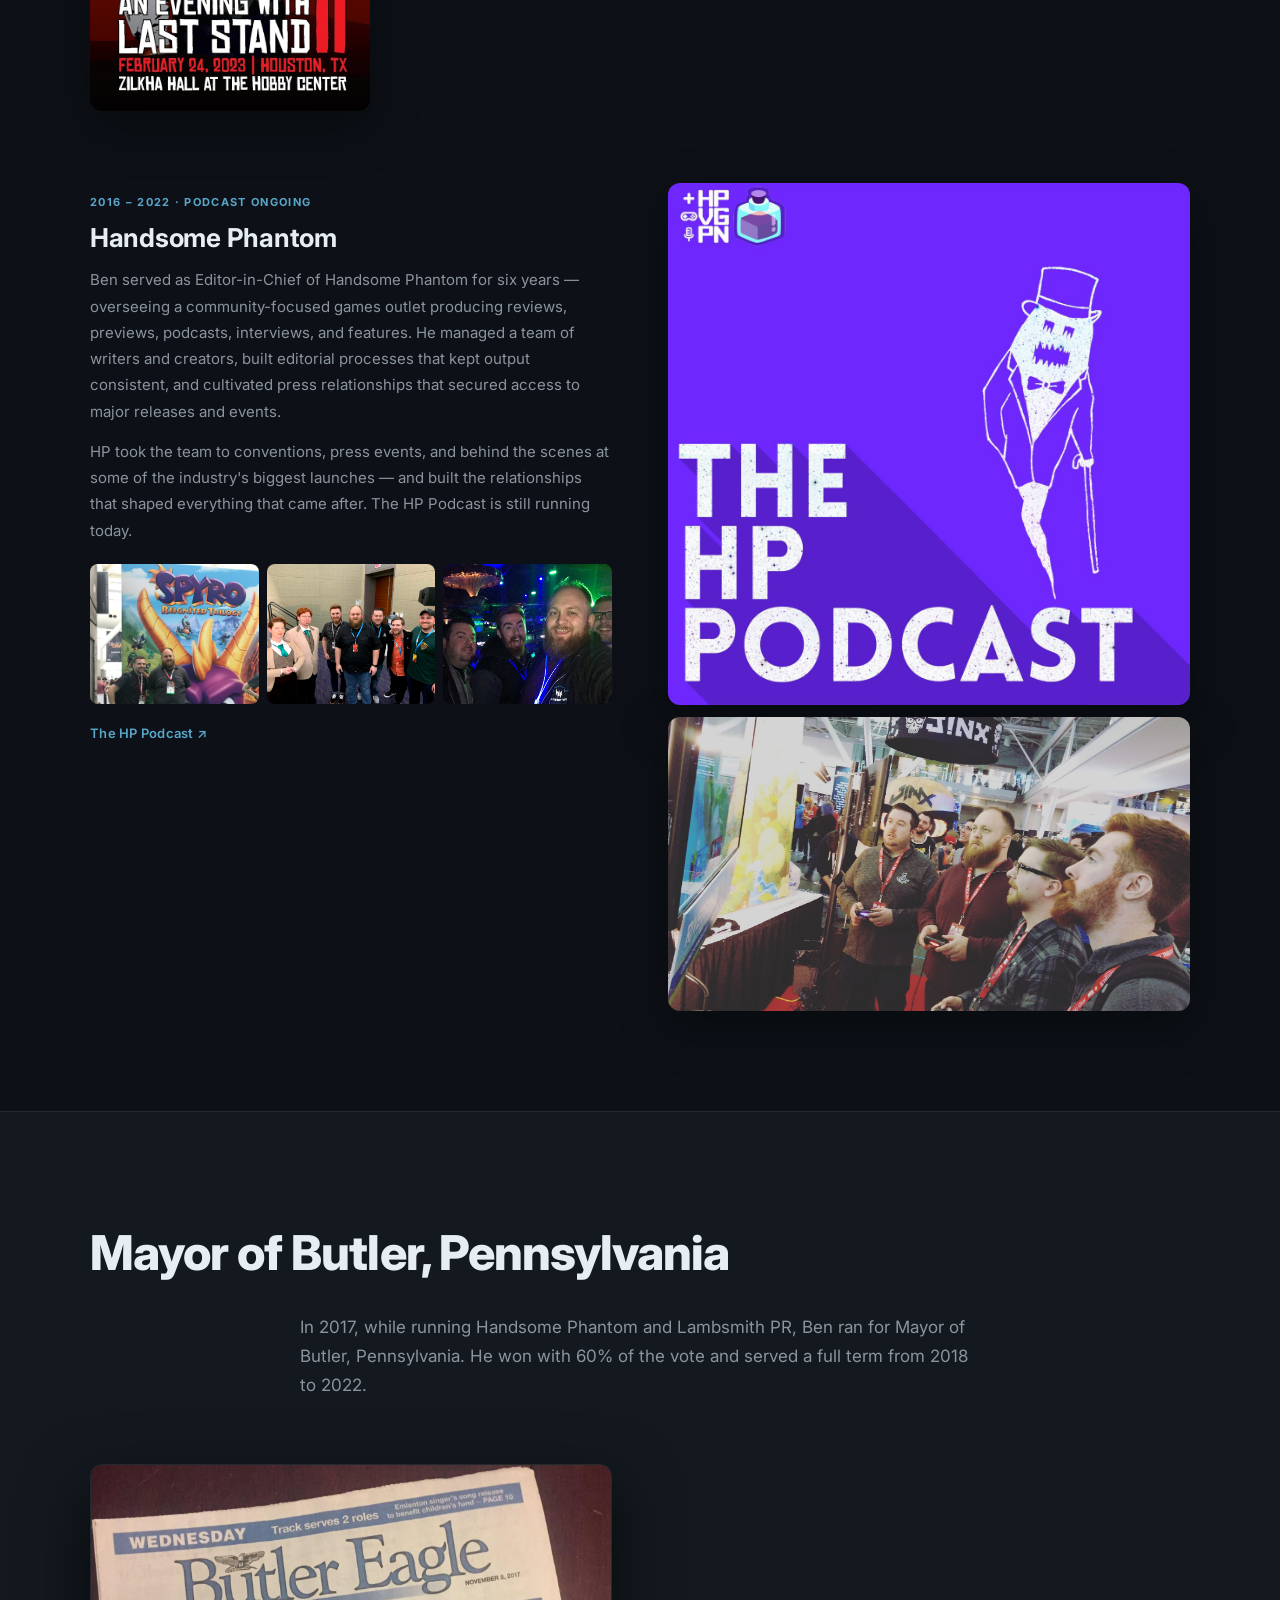
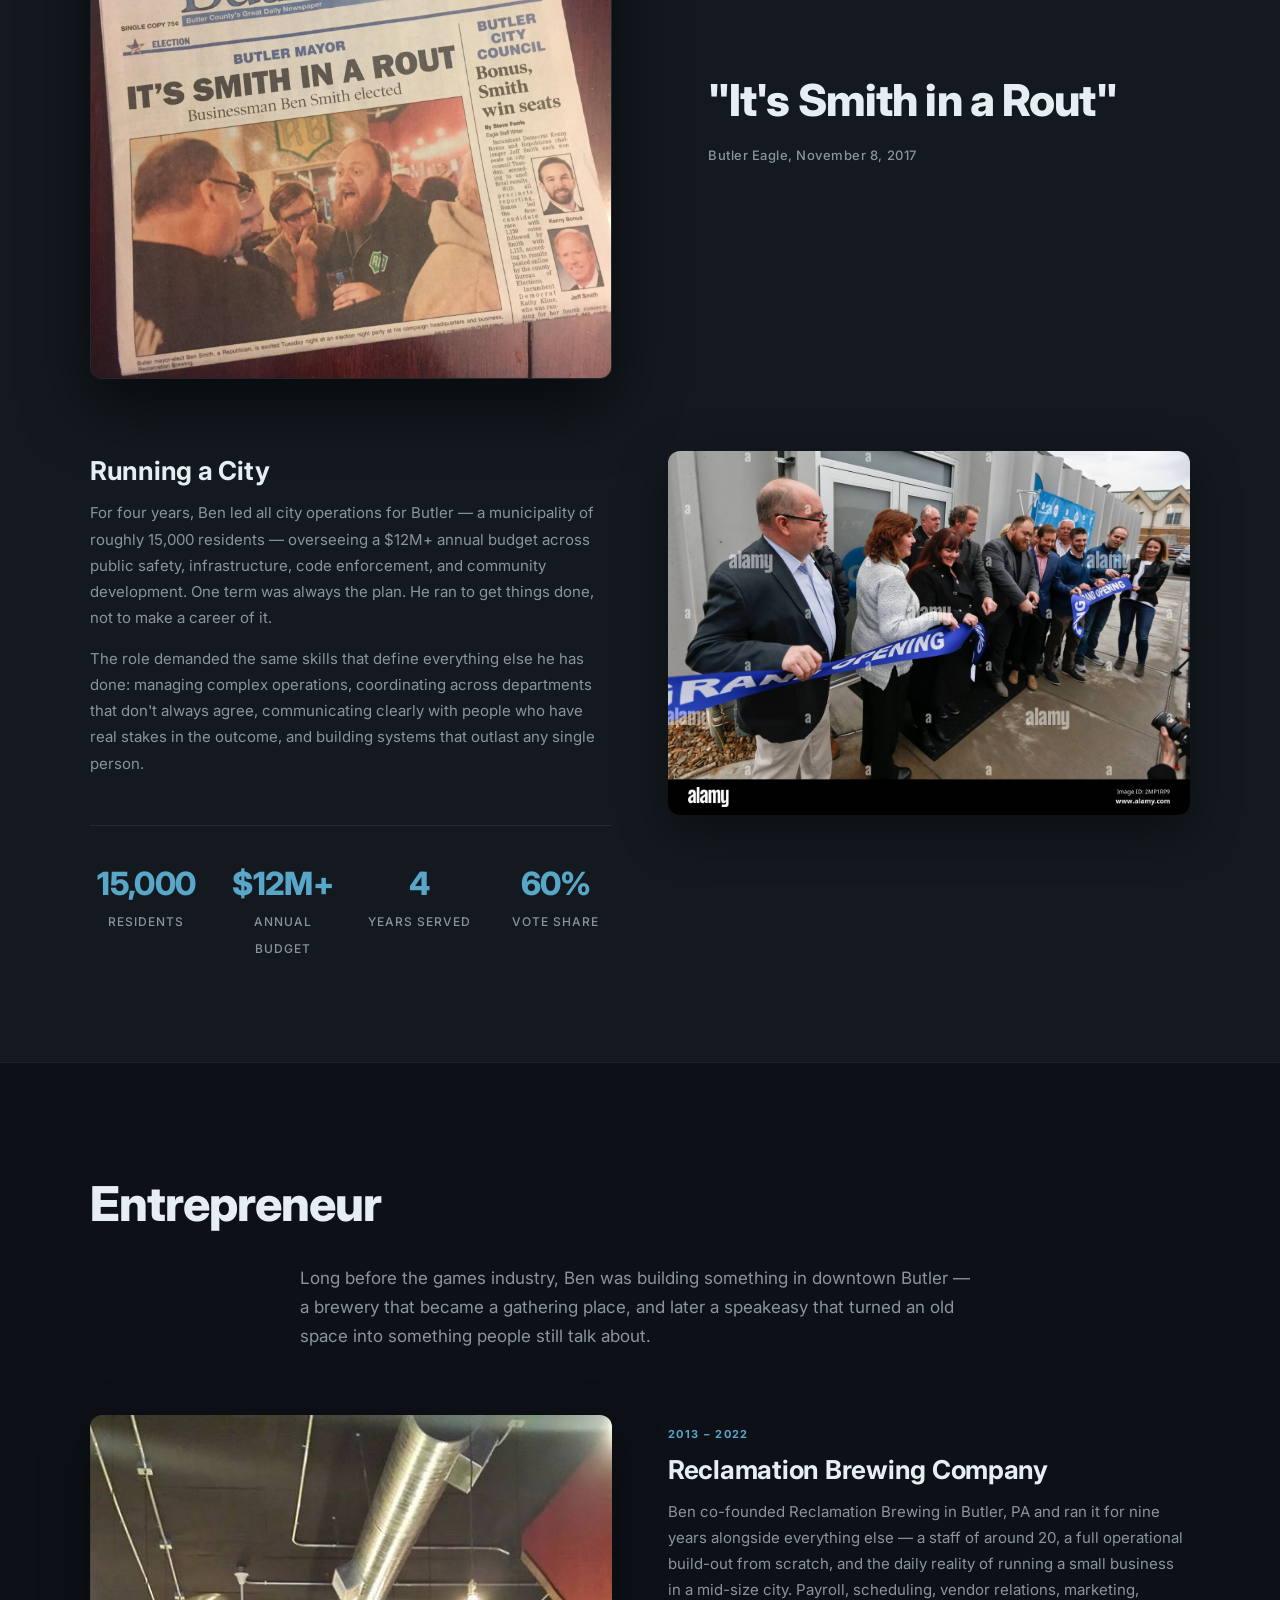
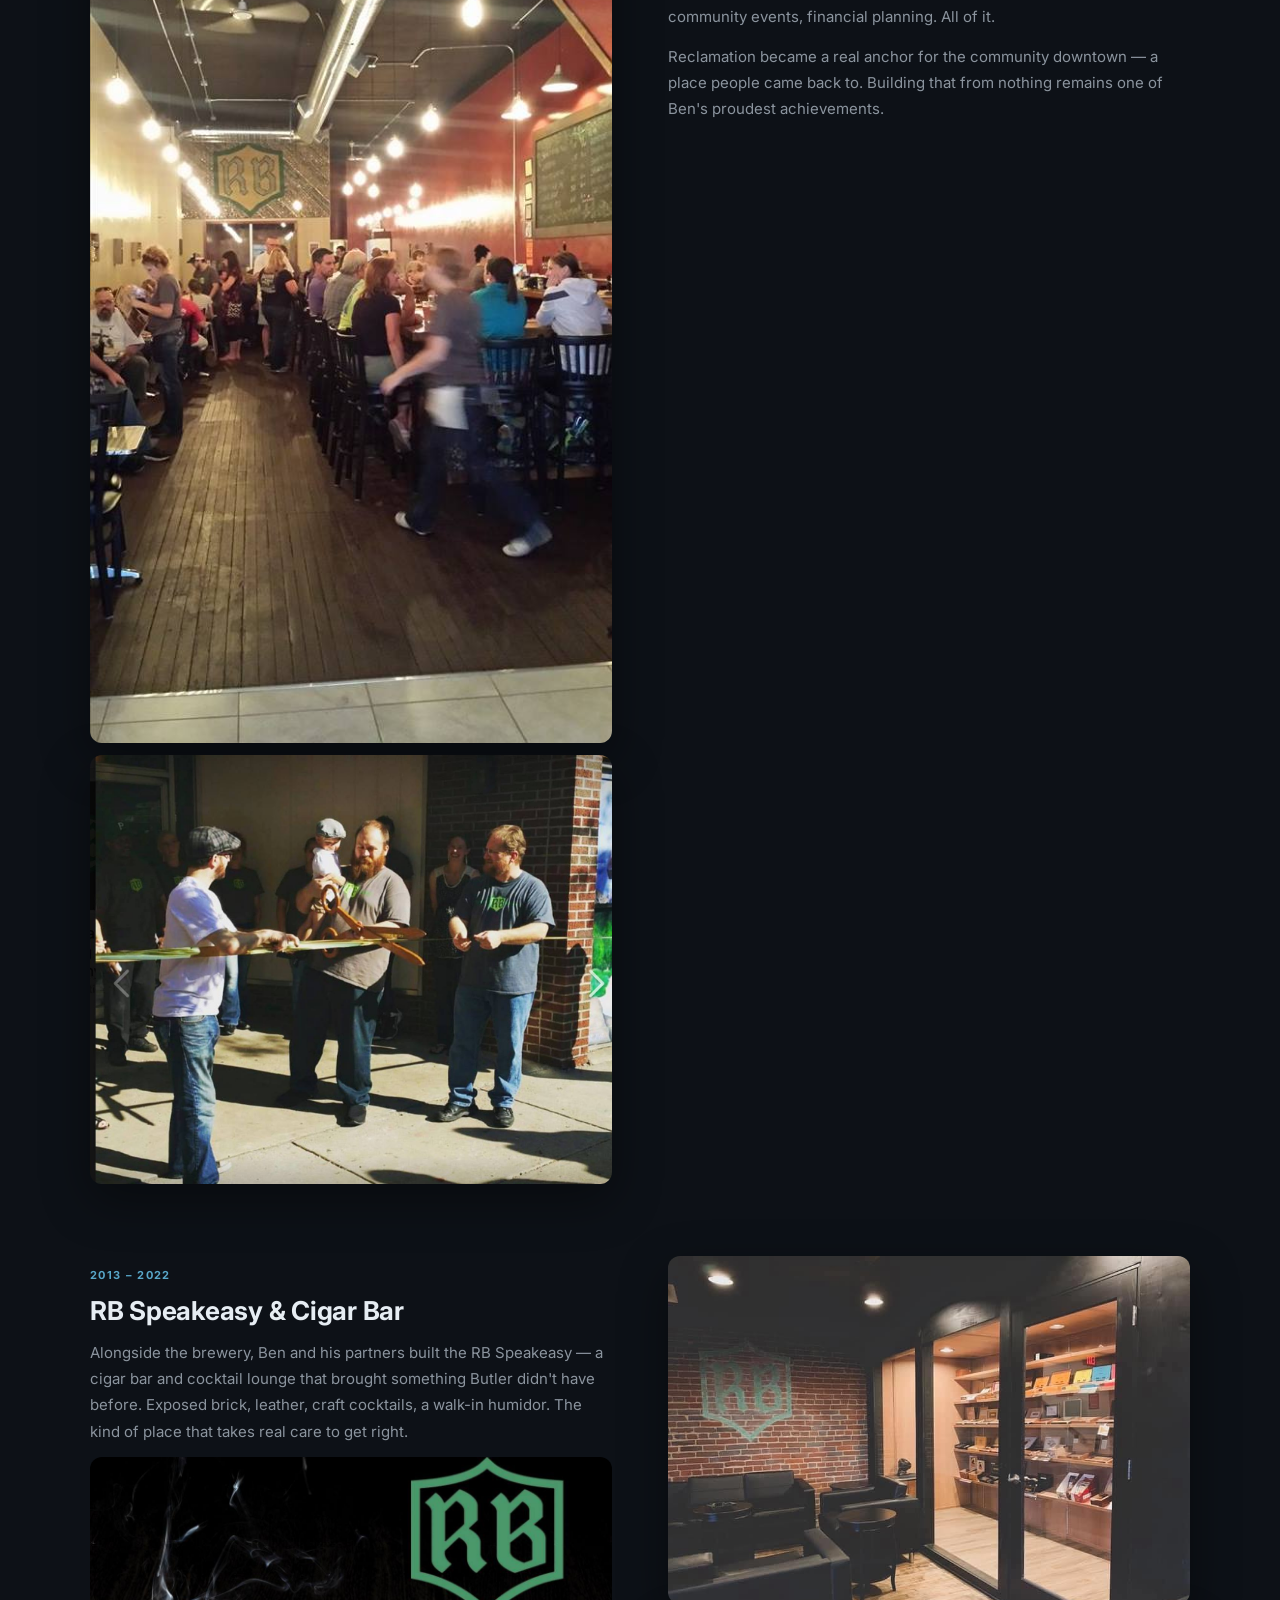
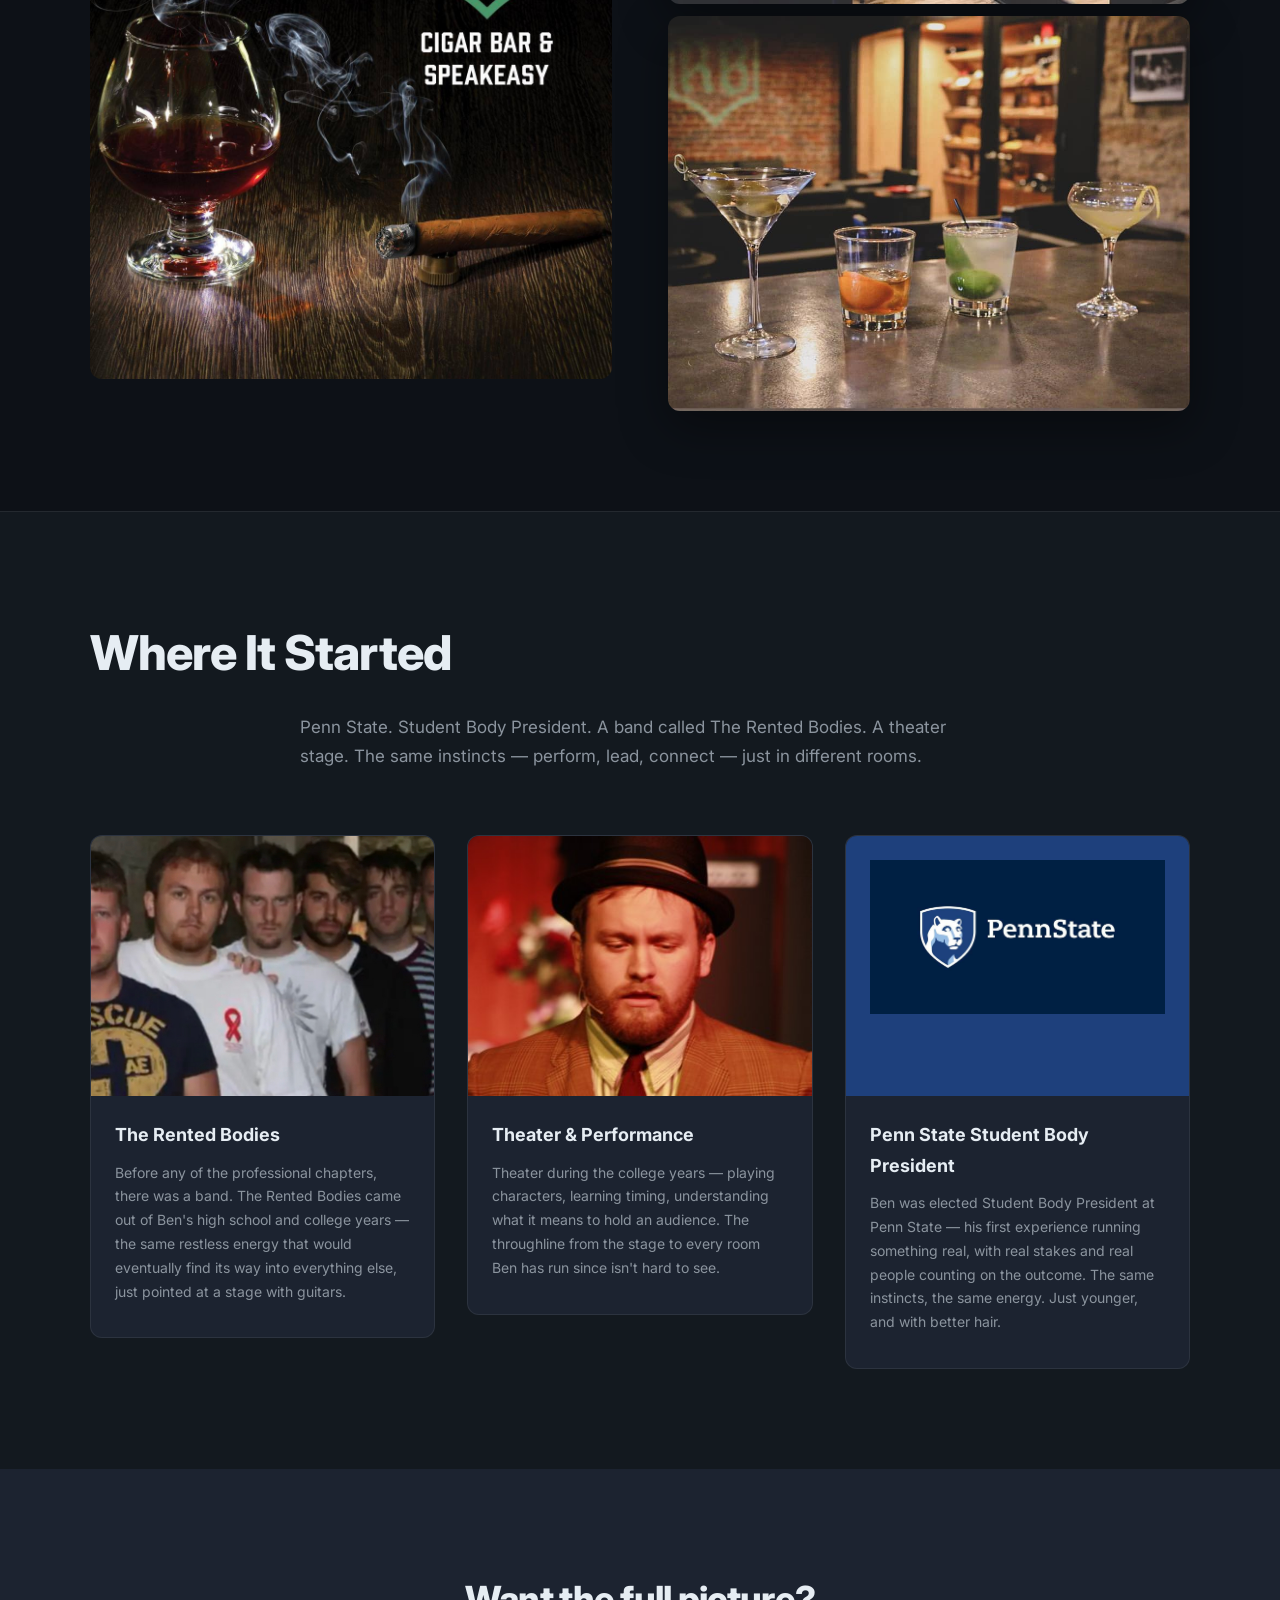
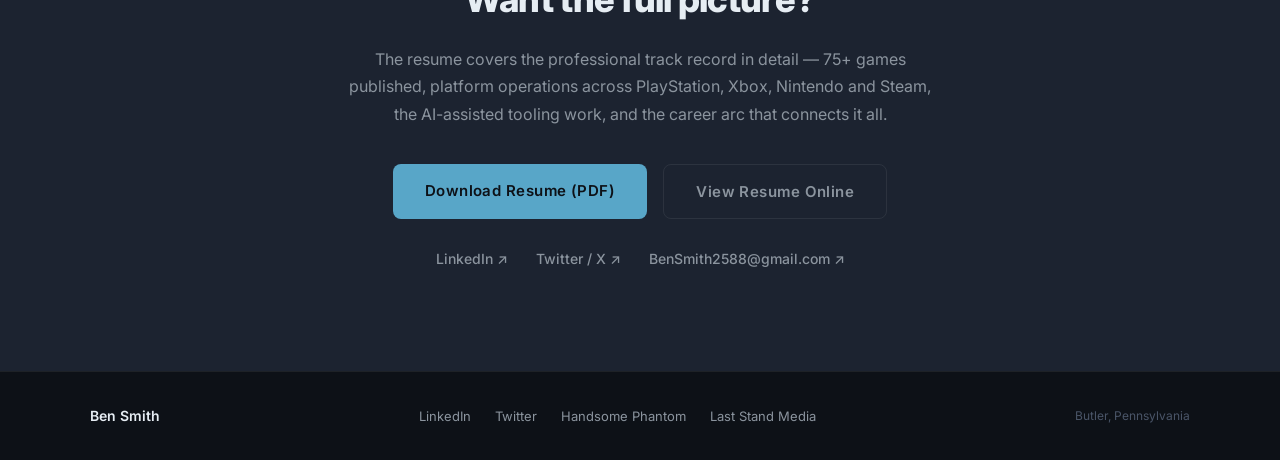
==== commit f5993734: "Remove chapter labels, restack mayor photo, list Lillymo titles, add resume page - Drop "Chapter Thr" ====
--- a/index.html
+++ b/index.html
@@ -81,6 +81,7 @@
         <span class="story-tag">2021 – 2025</span>
         <h3>Lillymo Games</h3>
         <p>As Producer and Production Manager, Ben managed platform submission workflows across PlayStation, Xbox, Nintendo, and Steam for Lillymo's catalog — handling metadata, certification, pricing, promotions, and release coordination. He worked directly with platform representatives to resolve issues, negotiate visibility, and keep releases moving through complex multi-platform pipelines.</p>
+        <p>Titles he produced include Habroxia Port, Twin Breaker Port, Habroxia 2, Super Perils of Baking, and Tri Breaker.</p>
         <a href="https://lillymogames.com" target="_blank" rel="noopener" class="story-link">lillymogames.com ↗</a>
       </div>
     </div>
@@ -156,10 +157,7 @@
       </div>
     </div>
 
-    <div class="story-block story-block--reverse">
-      <div class="story-image">
-        <img src="images/mayor-ribbon-cutting.jpg" alt="Mayor Ben Smith at ribbon cutting" />
-      </div>
+    <div class="story-block">
       <div class="story-content">
         <h3>Running a City</h3>
         <p>For four years, Ben led all city operations for Butler — a municipality of roughly 15,000 residents — overseeing a $12M+ annual budget across public safety, infrastructure, code enforcement, and community development. One term was always the plan. He ran to get things done, not to make a career of it.</p>
@@ -171,12 +169,14 @@
           <div class="stat"><span class="stat-num">60%</span><span class="stat-label">Vote Share</span></div>
         </div>
       </div>
+      <div class="story-image">
+        <img src="images/mayor-ribbon-cutting.jpg" alt="Mayor Ben Smith at ribbon cutting" />
+      </div>
     </div>
   </section>
 
   <!-- ── ENTREPRENEUR ── -->
   <section id="entrepreneur" class="chapter">
-    <div class="chapter-label">Chapter Three</div>
     <h2 class="chapter-title">Entrepreneur</h2>
     <p class="chapter-intro">Long before the games industry, Ben was building something in downtown Butler — a brewery that became a gathering place, and later a speakeasy that turned an old space into something people still talk about.</p>
 
@@ -211,7 +211,6 @@
 
   <!-- ── ROOTS ── -->
   <section id="roots" class="chapter chapter--dark">
-    <div class="chapter-label">Chapter Four</div>
     <h2 class="chapter-title">Where It Started</h2>
     <p class="chapter-intro">Penn State. Student Body President. A band called The Rented Bodies. A theater stage. The same instincts — perform, lead, connect — just in different rooms.</p>
 
@@ -244,11 +243,6 @@
         <div class="root-content">
           <h3>Penn State Student Body President</h3>
           <p>Ben was elected Student Body President at Penn State — his first experience running something real, with real stakes and real people counting on the outcome. The same instincts, the same energy. Just younger, and with better hair.</p>
-          <p class="root-degrees">
-            <strong>B.S., Business Administration</strong> — Penn State, 2010<br>
-            Minors in Management, Marketing &amp; Finance<br><br>
-            <strong>M.A., Higher Education</strong> — Geneva College, 2014
-          </p>
         </div>
       </div>
 
@@ -260,7 +254,10 @@
     <div class="cta-inner">
       <h2>Want the full picture?</h2>
       <p>The resume covers the professional track record in detail — 75+ games published, platform operations across PlayStation, Xbox, Nintendo and Steam, the AI-assisted tooling work, and the career arc that connects it all.</p>
-      <a href="BenSmithResume.pdf" download class="btn btn-primary btn-lg">Download Resume (PDF)</a>
+      <div class="resume-cta-buttons">
+        <a href="BenSmithResume.pdf" download class="btn btn-primary btn-lg">Download Resume (PDF)</a>
+        <a href="resume.html" class="btn btn-outline btn-lg">View Resume Online</a>
+      </div>
       <div class="cta-links">
         <a href="https://linkedin.com/in/bensmith288" target="_blank" rel="noopener">LinkedIn ↗</a>
         <a href="https://twitter.com/bensmith2588" target="_blank" rel="noopener">Twitter / X ↗</a>
--- a/style.css
+++ b/style.css
@@ -528,11 +528,6 @@
   margin-bottom: 10px;
 }
 
-.root-degrees {
-  font-size: 13px;
-  line-height: 1.8;
-}
-
 /* ── Resume CTA ── */
 .chapter--cta {
   background: var(--surface);
@@ -557,6 +552,13 @@
   font-size: 16px;
   line-height: 1.7;
   margin-bottom: 36px;
+}
+
+.resume-cta-buttons {
+  display: flex;
+  justify-content: center;
+  gap: 16px;
+  flex-wrap: wrap;
 }
 
 .cta-links {
